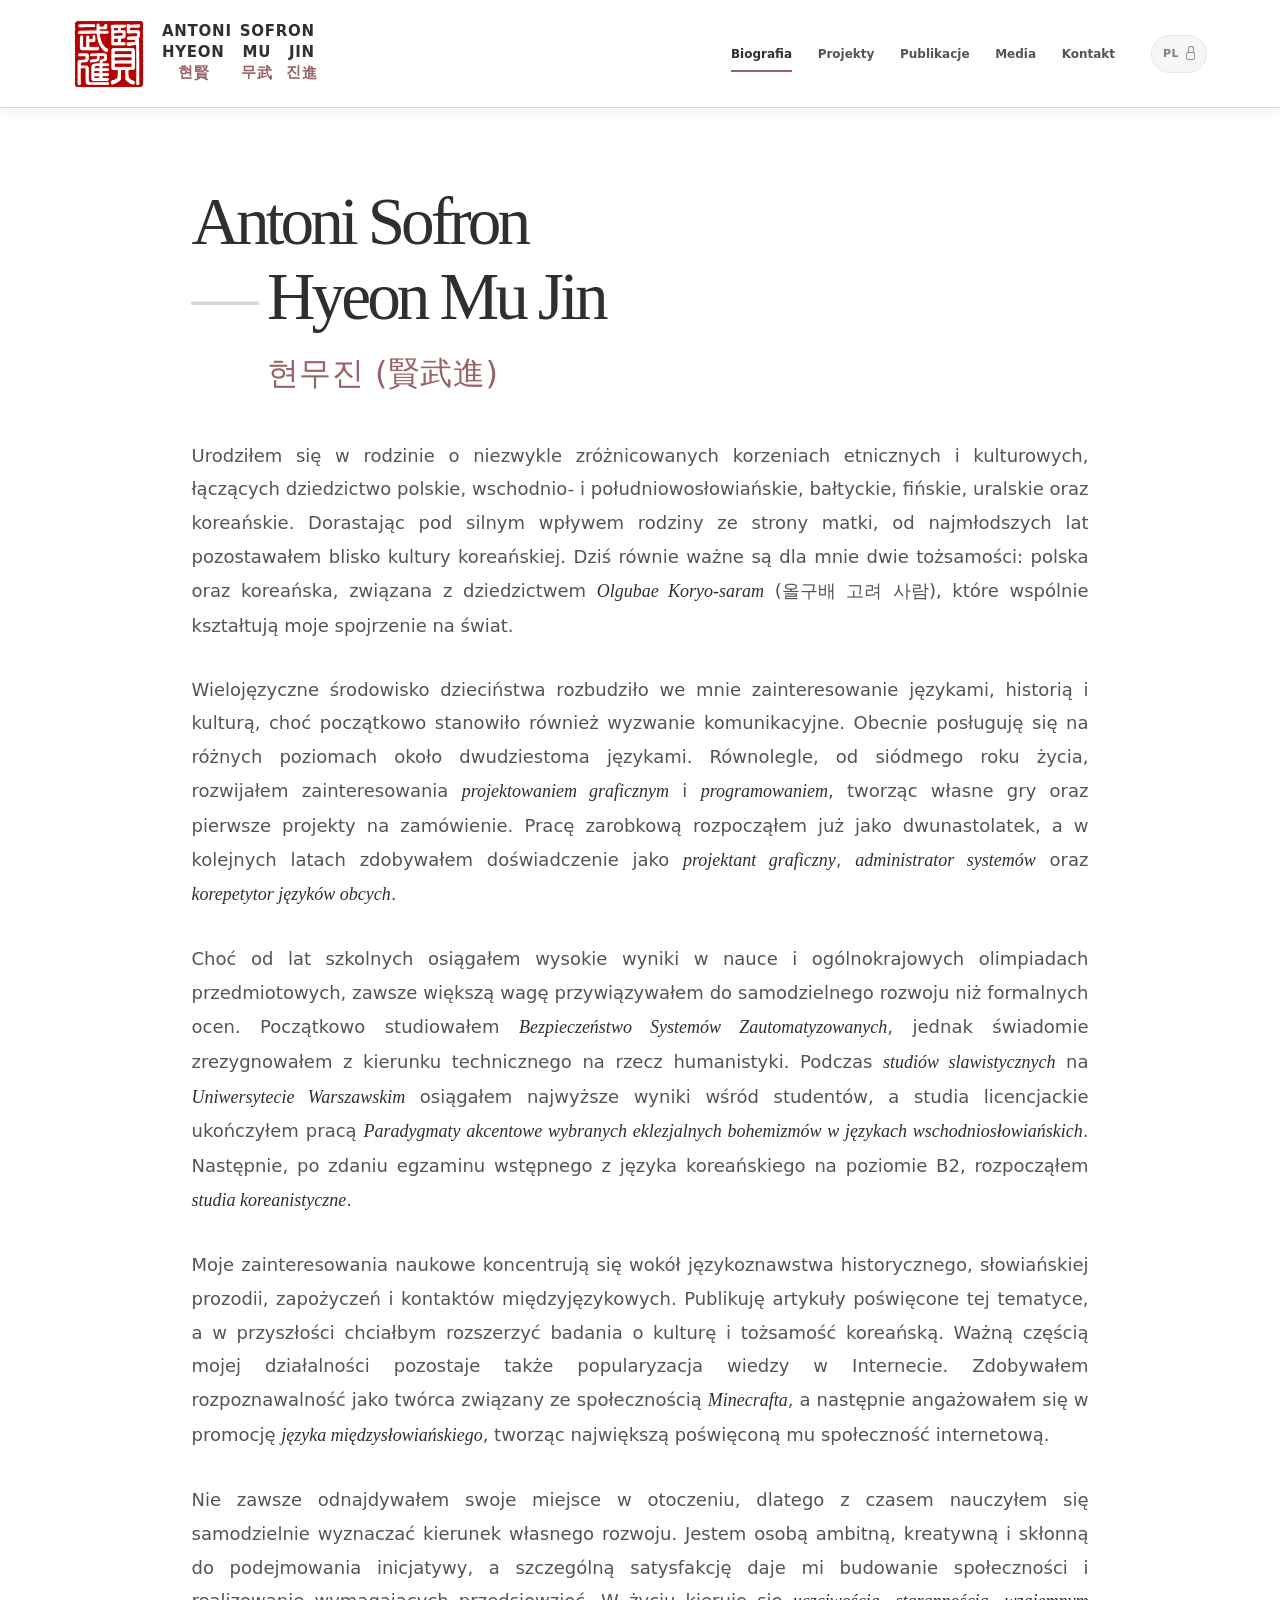
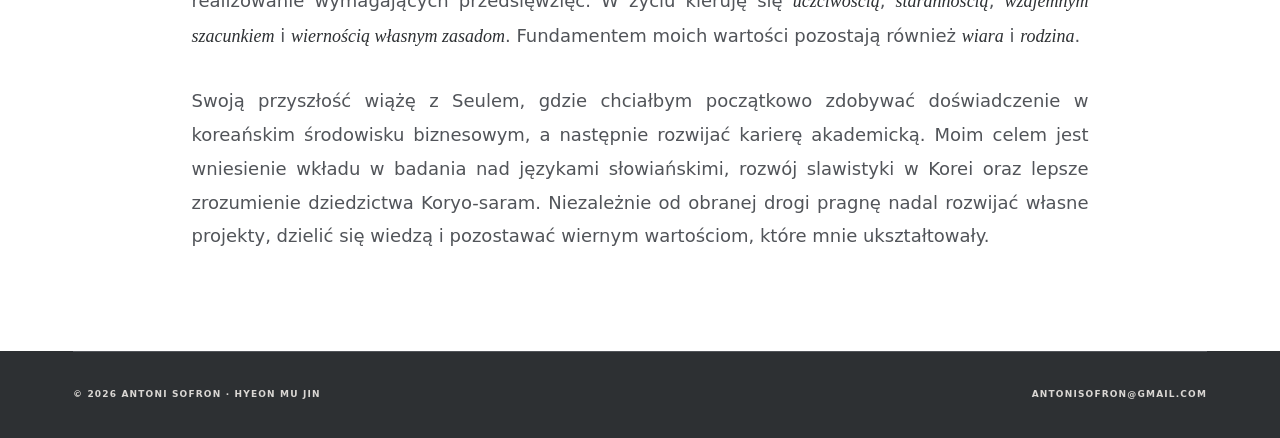
==== index.html @ df50481f "Add files via upload" ====
<!DOCTYPE html>
<html lang="pl"><head><meta charset="utf-8"/><meta content="width=device-width, initial-scale=1" name="viewport"/>
<meta content="#FFFFFF" name="theme-color"/>
<meta content="Antoni Sofron — Hyeon Mu Jin (현무진, 賢武進). Biografia, projekty, publikacje, media i kontakt." name="description"/>
<link href="https://antonisofron.github.io/antonisofron/" rel="canonical"/>
<meta content="website" property="og:type"/><meta content="AntoniSofron | Antoni Sofron — Hyeon Mu Jin" property="og:title"/>
<meta content="Antoni Sofron — Hyeon Mu Jin (현무진, 賢武進). Biografia, projekty, publikacje, media i kontakt." property="og:description"/>
<meta content="https://antonisofron.github.io/antonisofron/" property="og:url"/><meta content="pl_PL" property="og:locale"/>
<title>AntoniSofron | Antoni Sofron — Hyeon Mu Jin</title><link rel="icon" type="image/png" sizes="192x192" href="favicon-pieczec-v12.png"/><link rel="icon" href="favicon-v12.ico" sizes="any"/><link rel="apple-touch-icon" href="apple-touch-icon-v12.png"/>
<link href="styles-v38.css" rel="stylesheet"/><script defer="" src="script.js"></script></head><body data-page="biografia"><a class="skip-link" data-i18n="skip" href="#main">Przejdź do treści</a><header class="site-header" id="top">
<a aria-label="AntoniSofron — strona główna" class="brand" href="./">
<span aria-hidden="true" class="brand-symbol"><img alt="" class="brand-symbol-image" src="logo-antonisofron-v12.png" width="72" height="72" decoding="async"/></span>
<span class="brand-text">
  <strong class="brand-name"><span>ANTONI</span><span>SOFRON</span></strong>
  <span class="brand-syllables" aria-label="Hyeon Mu Jin — 현 賢 · 무 武 · 진 進">
    <span class="brand-syllable"><strong class="brand-latin">HYEON</strong><span class="brand-script-pair"><span class="brand-hangul" lang="ko">현</span><span class="brand-hanja" lang="zh-Hant">賢</span></span></span>
    <span class="brand-syllable"><strong class="brand-latin">MU</strong><span class="brand-script-pair"><span class="brand-hangul" lang="ko">무</span><span class="brand-hanja" lang="zh-Hant">武</span></span></span>
    <span class="brand-syllable"><strong class="brand-latin">JIN</strong><span class="brand-script-pair"><span class="brand-hangul" lang="ko">진</span><span class="brand-hanja" lang="zh-Hant">進</span></span></span>
  </span>
</span>
</a>
<nav aria-label="Główna nawigacja" class="desktop-nav" id="main-navigation">
<a aria-current="page" data-i18n="navBio" href="./">Biografia</a>
<a data-i18n="navProjects" href="projekty/">Projekty</a>
<a data-i18n="navPublications" href="publikacje/">Publikacje</a>
<a data-i18n="navMedia" href="media/">Media</a>
<a data-i18n="navContact" href="kontakt/">Kontakt</a>
</nav>
<div class="header-actions">
<button aria-label="Dostępny język: polski. Inne wersje językowe nie są jeszcze dostępne." class="control-button language-button" disabled="" id="language-toggle" title="Język polski — inne wersje w przygotowaniu" type="button"><span>PL</span><span aria-hidden="true" class="lang-lock"></span></button>
<button aria-controls="main-navigation" aria-expanded="false" aria-label="Otwórz menu" class="mobile-menu-button" id="menu-toggle" type="button"><span aria-hidden="true">☰</span></button>
</div>
</header><div class="site-shell"><main id="main">
<section aria-labelledby="hero-name" class="hero hero-biography-clean section-padding">
  <div class="hero-copy">
    <h1 class="personal-name" id="hero-name"><span class="name-polish">Antoni Sofron</span><span aria-hidden="true" class="name-dash">—</span><span class="name-korean"><span class="name-transcription">Hyeon Mu Jin</span><span class="name-subtitle"><span lang="ko">현무진</span> <span lang="ko-Hani">(賢武進)</span></span></span></h1>
  </div>
</section>
<section class="bio-editorial bio-editorial-clean" id="biografia" aria-labelledby="hero-name">
  <div class="bio-wrap">
    <article class="bio-story-clean" aria-label="Biografia Antoniego Sofrona">
      <p class="bio-narrative bio-narrative-lead">Urodziłem się w rodzinie o niezwykle zróżnicowanych korzeniach etnicznych i kulturowych, łączących dziedzictwo polskie, wschodnio- i południowosłowiańskie, bałtyckie, fińskie, uralskie oraz koreańskie. Dorastając pod silnym wpływem rodziny ze strony matki, od najmłodszych lat pozostawałem blisko kultury koreańskiej. Dziś równie ważne są dla mnie dwie tożsamości: polska oraz koreańska, związana z dziedzictwem <em>Olgubae Koryo-saram</em> (올구배 고려 사람), które wspólnie kształtują moje spojrzenie na świat.</p>

      <p class="bio-narrative">Wielojęzyczne środowisko dzieciństwa rozbudziło we mnie zainteresowanie językami, historią i kulturą, choć początkowo stanowiło również wyzwanie komunikacyjne. Obecnie posługuję się na różnych poziomach około dwudziestoma językami. Równolegle, od siódmego roku życia, rozwijałem zainteresowania <em>projektowaniem graficznym</em> i <em>programowaniem</em>, tworząc własne gry oraz pierwsze projekty na zamówienie. Pracę zarobkową rozpocząłem już jako dwunastolatek, a w kolejnych latach zdobywałem doświadczenie jako <em>projektant graficzny</em>, <em>administrator systemów</em> oraz <em>korepetytor języków obcych</em>.</p>

      <p class="bio-narrative">Choć od lat szkolnych osiągałem wysokie wyniki w nauce i ogólnokrajowych olimpiadach przedmiotowych, zawsze większą wagę przywiązywałem do samodzielnego rozwoju niż formalnych ocen. Początkowo studiowałem <em>Bezpieczeństwo Systemów Zautomatyzowanych</em>, jednak świadomie zrezygnowałem z kierunku technicznego na rzecz humanistyki. Podczas <em>studiów slawistycznych</em> na <em>Uniwersytecie Warszawskim</em> osiągałem najwyższe wyniki wśród studentów, a studia licencjackie ukończyłem pracą <em>Paradygmaty akcentowe wybranych eklezjalnych bohemizmów w językach wschodniosłowiańskich</em>. Następnie, po zdaniu egzaminu wstępnego z języka koreańskiego na poziomie B2, rozpocząłem <em>studia koreanistyczne</em>.</p>

      <p class="bio-narrative">Moje zainteresowania naukowe koncentrują się wokół językoznawstwa historycznego, słowiańskiej prozodii, zapożyczeń i kontaktów międzyjęzykowych. Publikuję artykuły poświęcone tej tematyce, a w przyszłości chciałbym rozszerzyć badania o kulturę i tożsamość koreańską. Ważną częścią mojej działalności pozostaje także popularyzacja wiedzy w Internecie. Zdobywałem rozpoznawalność jako twórca związany ze społecznością <em>Minecrafta</em>, a następnie angażowałem się w promocję <em>języka międzysłowiańskiego</em>, tworząc największą poświęconą mu społeczność internetową.</p>

      <p class="bio-narrative">Nie zawsze odnajdywałem swoje miejsce w otoczeniu, dlatego z czasem nauczyłem się samodzielnie wyznaczać kierunek własnego rozwoju. Jestem osobą ambitną, kreatywną i skłonną do podejmowania inicjatywy, a szczególną satysfakcję daje mi budowanie społeczności i realizowanie wymagających przedsięwzięć. W życiu kieruję się <em>uczciwością</em>, <em>starannością</em>, <em>wzajemnym szacunkiem</em> i <em>wiernością własnym zasadom</em>. Fundamentem moich wartości pozostają również <em>wiara</em> i <em>rodzina</em>.</p>

      <p class="bio-narrative">Swoją przyszłość wiążę z Seulem, gdzie chciałbym początkowo zdobywać doświadczenie w koreańskim środowisku biznesowym, a następnie rozwijać karierę akademicką. Moim celem jest wniesienie wkładu w badania nad językami słowiańskimi, rozwój slawistyki w Korei oraz lepsze zrozumienie dziedzictwa Koryo-saram. Niezależnie od obranej drogi pragnę nadal rozwijać własne projekty, dzielić się wiedzą i pozostawać wiernym wartościom, które mnie ukształtowały.</p>
    </article>
  </div>
</section>
<div class="site-footer-band"><footer class="footer"><span class="footer-copyright">© 2026 ANTONI SOFRON · HYEON MU JIN</span><a class="footer-email" href="mailto:antonisofron@gmail.com">antonisofron@gmail.com</a></footer></div></main></div></body></html>
---- styles-v38.css ----
/* AntoniSofron v17 — DOKŁADNIE 8 kolorów bazowych.
   Każdy element strony używa jednej z poniższych barw.
   Zmieniaj je tylko tutaj; czerwona pieczęć pozostaje niezmieniona. */
:root {
  color-scheme:light;
  --header-height:94px;
  /* 1 */ --paper:#FFFFFF;
  /* 2 */ --white:var(--paper);
  /* 3 */ --paper-alt:#F1F0ED;
  /* 4 */ --line:#DAD7D4;
  /* 5 */ --ink:#2D3033;
  /* 6 */ --ink-soft:#515459;
  /* 7 */ --accent:#986268;
  /* 8 */ --seal-red:#B80101;
  --panel:#44464A; /* ósmy kolor, z wcześniejszej wersji — większe grafitowe powierzchnie */
  --muted:var(--ink-soft);
  --brand-primary:var(--ink);
  --brand-deep:var(--ink);
  --accent-bright:var(--line);
  --art:var(--paper-alt);
  --seal-wine:var(--accent);
  --seal-deep:var(--ink);
  --seal-blush:var(--paper-alt);
  --shadow:0 18px 44px rgba(45,48,51,.07);
  --serif:Georgia,'Times New Roman',serif;
  --sans:'Inter','Lato',system-ui,-apple-system,BlinkMacSystemFont,'Segoe UI',sans-serif;
}
* { box-sizing:border-box; }
html { scroll-behavior:smooth; scroll-padding-top:118px; }
body { margin:0; padding-top:var(--header-height); background:var(--paper); color:var(--ink); font-family:var(--sans); -webkit-font-smoothing:antialiased; }
body, .site-header, .research-card, .project-card, .hero-art { transition:background-color .25s,border-color .25s; }
a { color:inherit; text-decoration:none; }
button { font:inherit; }
button, a { -webkit-tap-highlight-color:transparent; }
a:focus-visible, button:focus-visible {outline:3px solid var(--accent);outline-offset:4px;border-radius:2px;}
::selection { background:var(--accent); color:var(--ink); }
.skip-link { position:fixed; left:18px;top:-70px; z-index:100; background:var(--ink); color:var(--paper); padding:12px 18px; }
.skip-link:focus { top:16px; }
.site-shell { overflow:hidden; }
.site-header { height:var(--header-height); display:flex;align-items:center;justify-content:space-between;gap:36px; padding:0 max(5.7vw,calc((100vw - 1440px)/2)); border-bottom:1px solid var(--line); background:rgba(45,48,51,.97); backdrop-filter:saturate(135%) blur(8px); -webkit-backdrop-filter:saturate(135%) blur(8px); position:fixed; top:0; left:0; right:0; width:100%; z-index:1000; box-shadow:0 10px 28px rgba(45,48,51,.05); }
.brand { display:flex;align-items:center;gap:13px;flex-shrink:0; }
.brand-symbol { display:flex;align-items:center;justify-content:center; width:56px;height:56px;flex:0 0 56px; }
.brand-symbol-image { display:block; width:100%; height:100%; object-fit:contain; }
.brand-dot { display:none; }
.brand-text { display:flex;flex-direction:column;gap:2px;white-space:nowrap;line-height:1.05; }
.brand-line { display:block; }
.brand-line-1 {font-size:11px;font-weight:800;letter-spacing:.15em;}
.brand-line-2 {font-size:9px;font-weight:700;letter-spacing:.18em;color:var(--ink-soft);}
.brand-line-3 {font-size:9px;font-weight:600;letter-spacing:.34em;color:var(--muted);}
.brand-line-4 {font-size:9px;font-weight:600;letter-spacing:.34em;color:var(--muted);}
.desktop-nav {display:flex;align-items:center;gap:clamp(15px,2vw,34px);margin-left:auto;}
.desktop-nav a {font-size:12px;color:var(--ink-soft);font-weight:600;white-space:nowrap;transition:color .2s;}
.desktop-nav a:hover {color:var(--muted);}
.header-actions {display:flex;align-items:center;gap:9px;}
.control-button {width:38px;height:38px;border:1px solid var(--line);background:transparent;color:var(--ink);border-radius:50%;cursor:pointer;display:inline-flex;justify-content:center;align-items:center;}
.control-button:hover {background:var(--paper-alt);}
.language-button {font-size:11px;letter-spacing:.04em;font-weight:800;}
.mobile-menu-link {display:none;}
.section-padding {padding-left:max(5.7vw,calc((100vw - 1440px)/2));padding-right:max(5.7vw,calc((100vw - 1440px)/2));}
.hero {min-height:654px; display:grid;grid-template-columns:minmax(0,1.12fr) minmax(355px,.83fr);column-gap:clamp(34px,5vw,100px);position:relative;align-items:center;padding-top:66px;padding-bottom:68px; }
.hero-copy {padding:25px 0 12px;position:relative;z-index:2;}
.eyebrow,.small-kicker,.section-number,.project-type,.project-meta,.research-card-no,.research-tag,.quote-caption,.hero-notes,.statement-right,.project-chips,.project-status,.project-placeholder-caption,.timeline-time {font-size:10px;font-weight:800;letter-spacing:.16em;}
.eyebrow {display:flex;align-items:center;gap:13px;margin-bottom:34px;color:var(--brand-primary);}
.eyebrow-line {display:block;width:40px;height:1px;background:var(--brand-primary);}
.hero h1 {font-family:var(--serif);font-size:clamp(58px,6.3vw,104px);letter-spacing:-.072em;font-weight:400;line-height:1.06;margin:0 0 32px;white-space:nowrap;}
.hero h1 em,.section-heading h2 em,.contact-section h2 em {font-weight:400;color:var(--accent);}
.hero-description {max-width:552px;color:var(--ink-soft);font-size:16px;line-height:1.85;margin:0;}
.hero-cta {display:flex;align-items:center;gap:30px;margin-top:33px;flex-wrap:wrap;}
.button-primary {display:inline-flex;gap:35px;align-items:center;justify-content:space-between;background:var(--ink);color:var(--paper);padding:17px 22px;font-size:12px;font-weight:700;min-width:218px;transition:transform .2s,opacity .2s;}
.button-primary:hover {transform:translateY(-3px);opacity:.9;}
.button-primary span:last-child,.button-text span:last-child {font-size:17px;line-height:1;}
.button-text {display:flex;align-items:center;gap:13px;font-size:12px;font-weight:700;border-bottom:1px solid var(--ink);padding:12px 0;}
.hero-notes {display:flex;align-items:center;gap:13px;color:var(--muted);flex-wrap:wrap;margin-top:75px;font-size:9px;letter-spacing:.1em;}
.hero-notes .separator {font-size:12px;color:var(--accent);}
.hero-art {min-height:516px;width:100%;position:relative;overflow:hidden;background:radial-gradient(circle at 22% 20%,var(--paper) 0,var(--paper-alt) 33%,var(--line) 80%);border:1px solid var(--line);box-shadow:var(--shadow);}
.hero-art:after {content:'';position:absolute;inset:14px;border:1px solid rgba(45,48,51,.16);pointer-events:none;}
.art-orbit {position:absolute;border:1px solid rgba(45,48,51,.26);border-radius:50%;width:485px;height:485px;left:50%;top:51%;transform:translate(-50%,-50%) rotate(-17deg);}
.orbit-two {width:355px;height:355px;border-color:rgba(45,48,51,.20);}
.art-orb {position:absolute;top:36%;left:28%;height:230px;width:230px;background:linear-gradient(130deg,var(--line),var(--line) 55%,var(--line));border-radius:50%;filter:drop-shadow(18px 25px 13px rgba(45,48,51,.11));}
.art-word {position:absolute;font-family:var(--serif);font-style:italic;letter-spacing:-.065em;z-index:2;color:var(--ink);}
.art-word-1 {font-size:76px;left:8%;top:23%;transform:rotate(-12deg);}
.art-word-2 {font-size:66px;right:7%;top:51%;transform:rotate(-10deg);}
.art-word-3 {font-size:57px;left:6%;bottom:14%;transform:rotate(9deg);}
.art-symbol {position:absolute;right:12%;top:18%;font-size:68px;font-family:var(--serif);color:var(--accent);}
.art-corner {position:absolute;font-size:9px;letter-spacing:.16em;line-height:1.65;font-weight:800;color:var(--ink-soft);z-index:3;}
.art-corner-top {top:34px;left:33px;}.art-corner-bottom {bottom:32px;right:32px;text-align:right;}
.hero-index {position:absolute;right:5.7vw;bottom:24px;font-size:10px;font-weight:800;color:var(--muted);letter-spacing:.1em;}.hero-index span {color:var(--line);}
.statement-band {min-height:128px;display:flex;align-items:center;justify-content:center;gap:25px;padding:25px 5.7vw;background:var(--brand-primary);color:var(--paper);}
.statement-band p {max-width:840px;text-align:center;font-family:var(--serif);font-size:clamp(19px,2.2vw,29px);font-style:italic;letter-spacing:-.02em;line-height:1.35;margin:0;}
.statement-icon {font-size:32px;color:var(--accent-bright);}.statement-right {opacity:.57;white-space:nowrap;font-size:9px;}
.content-section {padding:112px max(5.7vw,calc((100vw - 1440px)/2));}
.section-heading {display:grid;grid-template-columns:minmax(145px,.28fr) 1fr;column-gap:55px;align-items:baseline;margin-bottom:56px;}
.section-number {color:var(--muted);white-space:nowrap;}
.section-heading h2 {font-family:var(--serif);font-size:clamp(40px,4.1vw,66px);font-weight:400;line-height:1.15;letter-spacing:-.06em;margin:0;}
.heading-description {grid-column:2;color:var(--ink-soft);font-size:15px;line-height:1.8;max-width:600px;margin:15px 0 0;}
.about-section {background:var(--paper);}
.about-grid {display:grid;grid-template-columns:.8fr 1fr;gap:clamp(60px,10vw,170px);border-top:1px solid var(--line);padding-top:48px;}
.small-kicker {color:var(--muted);}.about-lead {font-family:var(--serif);font-size:clamp(27px,2.8vw,42px);line-height:1.32;letter-spacing:-.045em;margin:25px 0 0;}
.about-details > p {font-size:15px;line-height:1.92;color:var(--ink-soft);margin:0 0 24px;}
.fact-row {display:grid;grid-template-columns:130px 1fr;gap:20px;border-top:1px solid var(--line);padding:17px 0;font-size:12px;}
.fact-row:first-of-type {margin-top:34px;}.fact-row span {color:var(--muted);}.fact-row strong {font-weight:700;}
.research-section {background:var(--paper-alt);}
.research-grid {display:grid;grid-template-columns:repeat(3,minmax(0,1fr));gap:17px;}
.research-card {min-height:326px;background:var(--white);padding:29px 29px 27px;border:1px solid var(--line);display:flex;flex-direction:column;transition:transform .2s,border .2s;}
.research-card:hover {transform:translateY(-5px);border-color:var(--line);}
.research-card-no {color:var(--muted);}.research-card-icon {font-family:var(--serif);font-size:42px;color:var(--accent);margin:30px 0 8px;line-height:1;}
.research-card h3 {font-family:var(--serif);font-size:27px;font-weight:400;letter-spacing:-.04em;margin:6px 0 10px;}
.research-card p {color:var(--ink-soft);font-size:13px;line-height:1.75;margin:0 0 22px;flex:1;}.research-tag {color:var(--muted);font-size:9px;}
.projects-section {background:var(--paper);}
.projects-grid {display:grid;grid-template-columns:repeat(2,minmax(0,1fr));gap:20px;}
.project-card {background:var(--white);border:1px solid var(--line);padding:29px 32px 24px;min-height:386px;position:relative;display:flex;flex-direction:column;overflow:hidden;}
.featured-project {background:var(--brand-primary);color:var(--paper);border-color:var(--brand-primary);}
.project-meta {display:flex;justify-content:space-between;gap:18px;color:var(--muted);font-size:9px;}
.featured-project .project-meta {color:var(--line);}.project-type {letter-spacing:.12em;}
.project-card h3 {font-family:var(--serif);font-size:clamp(29px,3vw,41px);line-height:1.15;letter-spacing:-.048em;font-weight:400;margin:22px 0 14px;max-width:410px;position:relative;z-index:1;}
.project-card p {font-size:13px;line-height:1.85;color:var(--ink-soft);max-width:470px;margin:0 0 29px;position:relative;z-index:1;}
.featured-project p {color:var(--line);}.project-footer {margin-top:auto;display:flex;align-items:flex-end;justify-content:space-between;gap:14px;flex-wrap:wrap;position:relative;z-index:1;}
.project-chips {display:flex;gap:7px;flex-wrap:wrap;font-size:9px;letter-spacing:.04em;}
.project-chips span {border:1px solid var(--line);padding:7px 9px;white-space:nowrap;}
.featured-project .project-chips span {border-color:var(--ink-soft);}.project-status {letter-spacing:.02em;font-size:10px;font-weight:600;color:var(--muted);}
.featured-project .project-status {color:var(--line);}
.project-link {font-size:12px;font-weight:800;border-bottom:1px solid currentColor;padding:8px 0;display:flex;gap:17px;align-items:center;}
.project-link[hidden] {display:none;}
.project-mark {font-family:var(--serif);font-size:91px;line-height:1;margin-top:28px;color:var(--line);height:95px;}.project-mark-asterisk {font-family:var(--sans);font-size:83px;}
.project-shape {position:absolute;right:16px;top:45px;width:200px;height:140px;opacity:.65;z-index:0;}
.project-shape span {position:absolute;font-family:var(--serif);font-size:66px;color:var(--line);}.project-shape span:nth-child(1) {left:10px;top:25px;transform:rotate(-21deg);}.project-shape span:nth-child(2){left:74px;top:-8px;font-size:80px;color:var(--accent);}.project-shape span:nth-child(3){right:18px;bottom:-3px;transform:rotate(22deg);}
.add-project-card {border-style:dashed;background:transparent;justify-content:center;min-height:386px;}.add-project-card h3 {max-width:290px;margin-top:0;}.add-project-card p {max-width:350px;margin-bottom:20px;}.project-plus {font-family:var(--serif);font-size:70px;color:var(--accent);line-height:1;margin-bottom:12px;}.project-placeholder-caption {color:var(--muted);font-size:9px;}
.experience-section {background:var(--paper-alt);}
.experience-grid {display:grid;grid-template-columns:.8fr 1.15fr;gap:clamp(70px,12vw,185px);}
.experience-quote {padding:20px 0;max-width:400px;}.quote-star {font-size:51px;color:var(--line);}.experience-quote p {font-family:var(--serif);font-style:italic;font-size:clamp(28px,3.1vw,45px);line-height:1.3;letter-spacing:-.05em;margin:18px 0 34px;}.quote-line {display:block;width:60px;height:1px;background:var(--muted);}.quote-caption {display:block;color:var(--muted);margin-top:19px;}
.timeline {border-top:1px solid var(--line);}.timeline-item {display:grid;grid-template-columns:118px 1fr;gap:30px;padding:27px 0;border-bottom:1px solid var(--line);}
.timeline-time {color:var(--muted);padding-top:6px;font-size:9px;letter-spacing:.09em;}.timeline h3 {font-family:var(--serif);font-size:24px;font-weight:400;letter-spacing:-.03em;margin:0 0 9px;}.timeline p {font-size:13px;line-height:1.8;color:var(--ink-soft);margin:0;}
.contact-section {background:var(--brand-deep);color:var(--paper);padding:77px max(5.7vw,calc((100vw - 1440px)/2)) 0;}
.section-number.light {color:var(--line);}.contact-content {display:grid;grid-template-columns:1.2fr .6fr;gap:60px;align-items:end;padding:56px 0 100px;}
.contact-section h2 {font-family:var(--serif);font-size:clamp(55px,7vw,100px);line-height:1.03;letter-spacing:-.065em;font-weight:400;margin:0 0 25px;}.contact-section h2 em {color:var(--accent);}
.contact-section p {max-width:440px;font-size:14px;line-height:1.8;color:var(--line);margin:0;}.contact-action {display:flex;flex-direction:column;align-items:flex-start;gap:30px;padding-bottom:10px;}
.contact-main-link {width:100%;max-width:310px;border-bottom:1px solid var(--line);display:flex;align-items:center;justify-content:space-between;padding-bottom:15px;font-size:18px;font-weight:600;}
.contact-main-link[hidden] {display:none;}.contact-placeholder {max-width:250px;color:var(--line);font-size:12px;line-height:1.7;border-bottom:1px solid var(--ink-soft);padding-bottom:12px;}
.social-links {display:flex;gap:16px;flex-wrap:wrap;}.social-links a {font-size:11px;font-weight:700;letter-spacing:.04em;color:var(--paper);text-decoration:underline;text-underline-offset:5px;}.social-links:empty {display:none;}
.footer {display:flex;align-items:center;justify-content:space-between;gap:30px;flex-wrap:wrap;border-top:1px solid var(--ink-soft);padding:26px 0;color:var(--line);font-size:9px;font-weight:700;letter-spacing:.13em;}.footer a {color:var(--paper);}
@media (min-width:1600px){.site-header,.section-padding,.content-section,.contact-section {padding-left:max(5.7vw,calc((100vw - 1400px)/2));padding-right:max(5.7vw,calc((100vw - 1400px)/2));}}
@media(max-width:1150px){.site-header {gap:16px;}.desktop-nav {gap:15px;}.brand-line-3,.brand-line-4 {display:none;}.hero {grid-template-columns:1.13fr .9fr;gap:20px;}.hero h1 {font-size:clamp(54px,5.9vw,76px);}.hero-notes {margin-top:50px;}.hero-art {min-height:430px;}.art-word-1 {font-size:60px;}.art-word-2 {font-size:54px;}.art-word-3 {font-size:43px;}.art-orb{height:190px;width:190px;}.statement-right{display:none;}}
@media(max-width:850px){:root{--header-height:78px;}.site-header {padding-left:5%;padding-right:5%;}.desktop-nav {display:none;}.mobile-menu-link{display:flex;font-size:20px;border:1px solid var(--line);width:38px;height:38px;align-items:center;justify-content:center;border-radius:50%;}.hero {grid-template-columns:1fr;gap:38px;padding:60px 5% 65px;}.hero-copy{padding:0;}.hero h1{font-size:clamp(62px,9vw,88px);}.hero-art{min-height:370px;max-width:690px;}.hero-index{right:5%;bottom:28px;}.hero-notes{margin-top:42px;}.content-section{padding:85px 5%;}.section-heading{grid-template-columns:1fr;gap:20px;margin-bottom:38px;}.heading-description{grid-column:1;}.about-grid{gap:35px;grid-template-columns:1fr;}.about-lead{font-size:34px;max-width:650px;}.research-grid{grid-template-columns:1fr 1fr;}.research-card:last-child{grid-column:1/-1;min-height:260px;}.experience-grid{grid-template-columns:1fr;gap:25px;}.experience-quote{max-width:650px;}.contact-section{padding:75px 5% 0;}.contact-content{grid-template-columns:1fr;gap:34px;padding-bottom:65px;}.contact-main-link{max-width:370px;}}
@media(max-width:600px){.brand-text strong{font-size:10px;letter-spacing:.09em;}.brand-symbol{width:44px;height:44px;flex-basis:44px;}.site-header{gap:10px;}.header-actions{gap:5px;}.control-button,.mobile-menu-link{width:35px;height:35px;}.hero{padding:52px 5% 65px;}.eyebrow{font-size:9px;margin-bottom:24px;}.hero h1{font-size:clamp(45px,11.3vw,69px);white-space:normal;}.hero-description{font-size:14px;line-height:1.8;}.hero-cta{gap:22px;margin-top:28px;}.hero-notes{margin-top:42px;gap:8px;font-size:8px;}.hero-art{min-height:325px;}.art-orbit{height:355px;width:355px;}.orbit-two{height:260px;width:260px;}.art-orb{width:150px;height:150px;}.art-word-1{font-size:52px;top:22%;}.art-word-2{font-size:49px;top:50%;}.art-word-3{font-size:43px;bottom:14%;}.art-symbol{font-size:40px;}.art-corner{font-size:7px;}.art-corner-top{left:25px;top:26px;}.art-corner-bottom{right:24px;bottom:24px;}.statement-band{padding:30px 6%;gap:15px;}.statement-band p{font-size:20px;}.statement-icon{font-size:24px;}.content-section{padding:72px 5%;}.section-heading{margin-bottom:30px;}.section-heading h2{font-size:clamp(38px,9vw,50px);}.about-grid{padding-top:30px;}.about-lead{font-size:30px;}.about-details>p{font-size:14px;}.fact-row{grid-template-columns:100px 1fr;font-size:11px;}.research-grid,.projects-grid{grid-template-columns:1fr;}.research-card,.research-card:last-child{min-height:260px;grid-column:auto;}.research-card-icon{margin-top:17px;}.project-card,.add-project-card{min-height:355px;padding:25px;}.project-card h3{font-size:34px;}.project-shape{opacity:.28;}.experience-quote p{font-size:33px;}.timeline-item{grid-template-columns:86px 1fr;gap:16px;}.timeline h3{font-size:21px;}.contact-section h2{font-size:clamp(54px,12vw,77px);}.footer{font-size:8px;gap:16px;}.footer>span:nth-child(2){display:none;}}
@media(prefers-reduced-motion:reduce){html{scroll-behavior:auto;}*,*::before,*::after{transition-duration:.01ms!important;animation-duration:.01ms!important;}}

/* ==================================================================
   ANTONISOFRON: nagłówek, język wyłącznie PL, publikacje, media
   ================================================================== */
.brand-symbol { letter-spacing:-4px; }
.brand-line-1 { letter-spacing:.1em; }
.language-button { width:auto; min-width:52px; padding:0 11px; border-radius:99px; gap:7px; white-space:nowrap; }
.language-button:disabled { cursor:not-allowed; opacity:.62; background:var(--paper-alt); }
.language-button:disabled:hover { background:var(--paper-alt); }
.lang-lock {display:inline-block;position:relative;width:9px;height:8px;border:1.5px solid currentColor;border-radius:2px;margin-top:5px;opacity:.85;}
.lang-lock::before {content:"";position:absolute;left:1px;top:-7px;width:4px;height:6px;border:1.5px solid currentColor;border-bottom:0;border-radius:5px 5px 0 0;}
.lang-lock[hidden] { display:none; }
.mobile-menu-button { display:none; align-items:center; justify-content:center; width:38px;height:38px;border:1px solid var(--line);background:transparent;color:var(--ink);font-size:24px;border-radius:50%;cursor:pointer; }
.hero h1.personal-name { font-size:clamp(49px,5.25vw,81px);white-space:normal;line-height:1.12; letter-spacing:-.058em; max-width:760px; }
.name-polish { display:block;white-space:nowrap; }
.name-dash { display:inline-block; padding-right:.18em; color:var(--line); }
.name-korean { display:inline-flex;flex-direction:column;vertical-align:top; }
.name-transcription { white-space:nowrap; }
.name-subtitle { font-family:'Malgun Gothic','Apple SD Gothic Neo','Noto Sans CJK KR',var(--sans); font-size:clamp(20px,2.2vw,32px);font-weight:500;letter-spacing:.015em;color:var(--accent);line-height:1.45;margin-top:5px; }
.hero-art .art-word-1 {font-size:clamp(63px,6vw,88px);left:13%;}
.hero-art .art-word-2 {font-family:'Malgun Gothic','Apple SD Gothic Neo','Noto Sans CJK KR',var(--sans);font-size:clamp(51px,5vw,66px);right:11%;font-style:normal;top:53%;letter-spacing:-.02em;}
.hero-art .art-word-3 {font-size:clamp(56px,5vw,71px);left:10%;bottom:11%;}
.project-card .project-mark {font-family:'Malgun Gothic','Apple SD Gothic Neo',var(--serif);}
.publications-section {background:var(--paper-alt);}
.publication-empty {display:grid;grid-template-columns:90px 1fr;gap:44px;align-items:center;padding:50px 56px;border:1px solid var(--line);background:var(--white);}
.publication-icon {font-family:var(--serif);font-size:80px;color:var(--line);line-height:1;}
.publication-empty h3 {font-family:var(--serif);font-size:clamp(30px,3.5vw,48px);font-weight:400;letter-spacing:-.05em;line-height:1.18;margin:15px 0 12px;}
.publication-empty p {font-size:14px;line-height:1.8;color:var(--ink-soft);margin:0;max-width:700px;}
.media-section {background:var(--paper);}
.media-card {min-height:300px;}
.media-link {font-size:12px;font-weight:800;border-bottom:1px solid currentColor;display:flex;gap:12px;justify-content:space-between;padding-bottom:9px;width:max-content;max-width:100%;}
.media-link[hidden] {display:none;}
.media-unavailable {color:var(--muted);font-size:10px;font-weight:650;}
.media-unavailable[hidden] {display:none;}
.about-details .fact-row strong {word-wrap:break-word;}
@media(max-width:1150px){
  .hero h1.personal-name{font-size:clamp(42px,5.3vw,65px);}
  .site-header{gap:17px;}
  .desktop-nav{gap:clamp(11px,1.4vw,21px);}
  .desktop-nav a{font-size:11px;}
}
@media(max-width:850px){
  .site-header {position:fixed;}
  .mobile-menu-button {display:flex;}
  .desktop-nav { display:none; position:absolute;top:calc(100% - 1px);left:0;right:0;z-index:40;background:var(--paper);border-bottom:1px solid var(--line);padding:18px 5% 24px;box-shadow:0 18px 38px rgba(45,48,51,.10); }
  .desktop-nav.is-open {display:flex;flex-direction:column;align-items:stretch;gap:0;}
  .desktop-nav a {padding:14px 3px;border-bottom:1px solid var(--line);font-size:15px;}
  .hero h1.personal-name {font-size:clamp(54px,8.8vw,77px);}
  .hero-art .art-word-1 {font-size:68px;}
  .hero-art .art-word-2 {font-size:62px;}
  .hero-art .art-word-3 {font-size:60px;}
}
@media(max-width:600px){
  .brand-line-1 {font-size:10px;letter-spacing:.05em;}.brand-line-2,.brand-line-3,.brand-line-4{font-size:8px;}
  .language-button {min-width:48px;height:35px;padding:0 9px;}
  .mobile-menu-button {width:35px;height:35px;}
  .hero h1.personal-name {font-size:clamp(37px,9vw,57px);line-height:1.17;}
  .name-dash {padding-right:.10em;}
  .name-subtitle {font-size:clamp(18px,5.2vw,25px);margin-top:3px;}
  .hero-art .art-word-1 {font-size:56px;left:14%;}
  .hero-art .art-word-2 {font-size:55px;right:9%;top:48%;}
  .hero-art .art-word-3 {font-size:53px;left:9%;bottom:12%;}
  .publication-empty{grid-template-columns:1fr;gap:12px;padding:30px 26px;}
  .publication-icon{font-size:55px;}
}
@media(max-width:370px){
  .brand-line-1 {font-size:9px;}.brand-line-2,.brand-line-3,.brand-line-4{font-size:7px;letter-spacing:.22em;}
  .brand-symbol{width:38px;height:38px;flex-basis:38px;}
  .brand{gap:7px;}
  .hero h1.personal-name{font-size:34px;}
  .name-subtitle{font-size:17px;}
}


/* Osobne podstrony — wspólny styl i nawigacja. */
.desktop-nav a[aria-current="page"] {color:var(--brand-deep); position:relative; font-weight:800;}
.desktop-nav a[aria-current="page"]::after {content:""; position:absolute;left:0;right:0;bottom:-11px;height:2px;background:var(--brand-primary);}
.page-hero {padding-top:88px;padding-bottom:84px;border-bottom:1px solid var(--line);background:var(--paper);}
.page-hero .eyebrow {margin-bottom:39px;}
.page-hero-main {display:flex;justify-content:space-between;align-items:end;gap:40px;}
.page-hero h1 {font-family:var(--serif);font-weight:400;font-size:clamp(76px,10vw,152px);letter-spacing:-.075em;line-height:.94;margin:0 0 26px;}
.page-title-dot {color:var(--accent);}
.page-hero p {font-size:16px;line-height:1.85;color:var(--ink-soft);max-width:650px;margin:0;}
.page-hero-count {font-family:var(--serif);font-size:28px;color:var(--muted);white-space:nowrap; margin-bottom:4px;}
.page-hero-count span {color:var(--line);font-size:18px;}
.site-footer-band {background:var(--brand-deep); padding:0 max(5.7vw,calc((100vw - 1440px)/2));}
.site-footer-band .footer {min-height:87px;}
/* Strona kontaktu korzysta z oryginalnego, ciemnego układu. */
.contact-section {min-height:510px;}
@media(min-width:1600px){.site-footer-band{padding-left:max(5.7vw,calc((100vw - 1400px)/2));padding-right:max(5.7vw,calc((100vw - 1400px)/2));}}
@media(max-width:850px){
 .page-hero {padding:70px 5% 68px;}
 .site-footer-band {padding:0 5%;}
 .desktop-nav a[aria-current="page"]::after {display:none;}
 .desktop-nav a[aria-current="page"]{border-left:3px solid var(--brand-primary);padding-left:14px;}
}
@media(max-width:600px){
 .page-hero {padding:56px 5% 57px;}
 .page-hero .eyebrow {margin-bottom:29px;}
 .page-hero h1{font-size:clamp(58px,13vw,82px);margin-bottom:22px;}
 .page-hero-main {align-items:start;}
 .page-hero p{font-size:14px;}
 .page-hero-count{display:none;}
 .site-footer-band .footer {padding:23px 0;}
}


/* AntoniSofron — pieczęć + zawsze widoczny górny pasek (30.10.2026)
   Nagłówek jest bezpośrednim dzieckiem body, a nie obciętej sekcji site-shell.
   Ten arkusz ma nowy adres, by Safari nie używało wcześniejszych stylów. */
:root { --header-height:88px; }
html { scroll-padding-top:calc(var(--header-height) + 20px); }
body { padding-top:var(--header-height); }
.site-shell { overflow:clip; }
.site-header {
  position:fixed !important;
  top:0 !important;
  right:0 !important;
  left:0 !important;
  width:100%;
  height:var(--header-height);
  z-index:9999;
  isolation:isolate;
  background:var(--paper);
  -webkit-backdrop-filter:none;
  backdrop-filter:none;
  box-shadow:0 3px 15px rgba(45,48,51,.07);
}
.brand-symbol, .brand-symbol-image {
  display:block;
  width:46px;
  height:46px;
  flex:0 0 46px;
  min-width:0;
  max-width:46px;
  max-height:46px;
  padding:0;
  margin:0;
  border:0;
  background:transparent;
  border-radius:0;
}
.brand-symbol {display:flex;align-items:center;justify-content:center;overflow:hidden;}
.brand-symbol-image {object-fit:contain;}
@media (max-width:850px) {
  :root { --header-height:74px; }
  .site-header {position:fixed !important;}
}
@media (max-width:600px) {
  .brand-symbol,.brand-symbol-image {width:40px;height:40px;max-width:40px;max-height:40px;flex-basis:40px;}
}
@media (max-width:370px) {
  .brand-symbol,.brand-symbol-image {width:36px;height:36px;max-width:36px;max-height:36px;flex-basis:36px;}
}


/* Nagłówek — 4-liniowy podpis przy pieczęci */
.brand {gap:14px;}
.brand-text {justify-content:center;}
.brand-line-1 {text-transform:uppercase;}
.brand-line-2,.brand-line-3,.brand-line-4 {text-transform:none;}
@media (max-width:1150px) {
  .brand-text {gap:1px;}
}
@media (max-width:850px) {
  .brand-line-3,.brand-line-4 {display:block;}
  .brand-line-1 {font-size:10px;}
  .brand-line-2,.brand-line-3,.brand-line-4 {font-size:8px;letter-spacing:.16em;}
}
@media (max-width:600px) {
  .brand {gap:10px;}
  .brand-line-1 {font-size:9px;letter-spacing:.08em;}
  .brand-line-2,.brand-line-3,.brand-line-4 {font-size:7px;letter-spacing:.14em;}
}
@media (max-width:370px) {
  .brand {gap:8px;}
  .brand-line-1 {font-size:8px;}
  .brand-line-2,.brand-line-3,.brand-line-4 {font-size:6px;}
}


/* ============================================
   ANTONI SOFRON — wyrównana typografia pieczęci
   v3: pojedyncza siatka HYEON/MU/JIN oraz znaków
   ============================================ */
:root { --header-height: 124px; }
.site-header { height:var(--header-height); }
.brand {gap:17px; align-items:center; min-width:0;}
.brand-symbol, .brand-symbol-image {
  width:88px; height:88px;
  min-width:88px; max-width:88px; min-height:88px; max-height:88px;
  flex:0 0 88px;
}
.brand-symbol {overflow:hidden;}
.brand-symbol-image {object-fit:contain; display:block;}
.brand-text {display:flex;flex-direction:column;justify-content:center;gap:7px;line-height:1.08;white-space:nowrap;}
.brand-name,.brand-latin {
  font-family:var(--sans);
  font-size:20px;
  font-weight:800;
  color:var(--ink);
  letter-spacing:.075em;
  line-height:1.05;
}
.brand-syllables {
  display:grid;
  grid-template-columns:repeat(3,max-content);
  gap:15px;
  width:max-content;
}
.brand-syllable {
  display:grid;
  grid-template-rows:auto auto;
  justify-items:center;
  align-items:center;
  row-gap:4px;
}
.brand-script-pair { display:inline-flex; align-items:center; justify-content:center; gap:5px; white-space:nowrap; }
.brand-hangul,.brand-hanja {
  display:inline-block;
  font-family:'Apple SD Gothic Neo','Malgun Gothic','Noto Sans CJK KR',var(--sans);
  font-size:12px;
  line-height:1.08;
  font-weight:500;
  letter-spacing:0;
  color:var(--muted);
}
.brand-hanja {font-family:'Noto Sans CJK SC','PingFang SC','Hiragino Sans GB','Microsoft YaHei','Apple SD Gothic Neo',sans-serif;}
@media (max-width:1150px) {
  .brand-line-3,.brand-line-4{display:block;} /* starsze reguły nie dotyczą nowego układu */
  .brand {gap:12px;}
  .brand-name,.brand-latin{font-size:15px;letter-spacing:.055em;}
  .brand-syllables{gap:10px;}
  .brand-hangul,.brand-hanja{font-size:11px;}
}
@media (max-width:850px) {
  :root{--header-height:110px;}
  .site-header{height:var(--header-height);}
  .brand-symbol,.brand-symbol-image {
    width:76px;height:76px;min-width:76px;max-width:76px;min-height:76px;max-height:76px;flex:0 0 76px;
  }
  .brand-name,.brand-latin{font-size:14px;}
  .brand-hangul,.brand-hanja{font-size:11px;}
  .brand-syllable{row-gap:3px;}
}
@media (max-width:600px) {
  :root{--header-height:96px;}
  .brand{gap:9px;}
  .brand-symbol,.brand-symbol-image {
    width:66px;height:66px;min-width:66px;max-width:66px;min-height:66px;max-height:66px;flex:0 0 66px;
  }
  .brand-text{gap:5px;}
  .brand-name,.brand-latin{font-size:12px;letter-spacing:.04em;}
  .brand-syllables{gap:8px;}
  .brand-hangul,.brand-hanja{font-size:10px;}
  .brand-syllable{row-gap:2px;}
}
@media (max-width:370px) {
  :root{--header-height:90px;}
  .brand{gap:6px;}
  .brand-symbol,.brand-symbol-image {
    width:52px;height:52px;min-width:52px;max-width:52px;min-height:52px;max-height:52px;flex:0 0 52px;
  }
  .brand-name,.brand-latin{font-size:11px;letter-spacing:.025em;}
  .brand-hangul,.brand-hanja{font-size:9px;}
  .brand-syllables{gap:6px;}
}


/* v4: hangul i hanja w jednym wierszu pod właściwą sylabą łacińską */
:root { --header-height:108px; }
.site-header { height:var(--header-height); }
.brand-syllable { grid-template-rows:auto auto; }
.brand-script-pair { display:inline-flex; align-items:center; justify-content:center; gap:5px; white-space:nowrap; }
.brand-hangul,.brand-hanja { display:inline-block; }
@media (max-width:850px) { :root { --header-height:96px; } }
@media (max-width:600px) { :root { --header-height:84px; } .brand-script-pair{gap:4px;} }
@media (max-width:370px) { :root { --header-height:76px; } .brand-script-pair{gap:3px;} }


/* v4.1: korekta proporcji nagłówka zgodnie z uwagą użytkownika */
.brand-name,.brand-latin{font-size:18px;letter-spacing:.065em;}
.brand-hangul,.brand-hanja{font-size:14px;}
.brand-script-pair{gap:6px;}
@media (max-width:1150px){
  .brand-name,.brand-latin{font-size:16px;letter-spacing:.05em;}
  .brand-hangul,.brand-hanja{font-size:12px;}
}
@media (max-width:850px){
  .brand-name,.brand-latin{font-size:15px;}
  .brand-hangul,.brand-hanja{font-size:12px;}
}
@media (max-width:600px){
  .brand-name,.brand-latin{font-size:13px;letter-spacing:.035em;}
  .brand-hangul,.brand-hanja{font-size:11px;}
  .brand-script-pair{gap:4px;}
}
@media (max-width:370px){
  .brand-name,.brand-latin{font-size:12px;}
  .brand-hangul,.brand-hanja{font-size:10px;}
}


/* v7 — dokładne proporcje w nagłówku; minimalny odstęp Hangul–Hanja. */
.brand-text .brand-name,
.brand-text .brand-latin {
  font-size:15px;
  font-weight:800;
  letter-spacing:.05em;
}
.brand-text .brand-hangul,
.brand-text .brand-hanja {
  font-size:15px;
  font-weight:600;
  color:var(--ink-soft);
  line-height:1.15;
}
.brand-script-pair { gap:1px; }
.brand-text { gap:6px; }

/* Mniejsze ekrany: oba rodzaje pisma zmniejszane jednakowo. */
@media (max-width:600px) {
  .brand-text .brand-name,
  .brand-text .brand-latin { font-size:13px; letter-spacing:.035em; }
  .brand-text .brand-hangul,
  .brand-text .brand-hanja { font-size:13px; }
  .brand-text { gap:4px; }
  .brand-script-pair { gap:1px; }
}
@media (max-width:370px) {
  .brand-text .brand-name,
  .brand-text .brand-latin { font-size:11px; letter-spacing:.02em; }
  .brand-text .brand-hangul,
  .brand-text .brand-hanja { font-size:11px; }
  .brand-script-pair { gap:0px; }
}


/* v8 — wspólna prawa krawędź napisów SOFRON i JIN przy każdej szerokości ekranu.
   Dwa wiersze korzystają z tej samej, naturalnie wyliczanej szerokości. */
.brand-text {
  display:grid;
  grid-template-columns:max-content;
  width:max-content;
  justify-items:stretch;
  align-content:center;
}
.brand-name {
  display:block;
  text-align:right;
}
.brand-syllables {
  display:flex;
  justify-content:space-between;
  align-items:start;
  width:100%;
  min-width:0;
}
.brand-syllable {
  flex:0 0 auto;
}
.brand-syllable:last-child {
  justify-items:end;
}
.brand-syllable:last-child .brand-latin {
  text-align:right;
  justify-self:end;
}


/* v9 — obydwie krawędzie obu linii łacińskich są wspólne.
   Dwa wyrazy w pierwszej linii i trzy sylaby w drugiej są 
   rozmieszczane między tymi samymi granicami kontenera. */
.brand-text {
  display:inline-grid;
  grid-template-columns:max-content;
  align-content:center;
  justify-items:stretch;
  width:max-content;
}
.brand-name {
  display:flex;
  flex-direction:row;
  justify-content:space-between;
  align-items:baseline;
  gap:8px;
  width:100%;
  white-space:nowrap;
  text-align:left;
}
.brand-name>span {display:block; flex:0 0 auto;}
.brand-syllables {
  display:flex;
  justify-content:space-between;
  align-items:start;
  width:100%;
  min-width:0;
}
.brand-syllable:first-child {justify-items:start;}
.brand-syllable:first-child .brand-latin {justify-self:start;}
.brand-syllable:last-child {justify-items:end;}
.brand-syllable:last-child .brand-latin {justify-self:end;}


/* v10 — koreańskie znaki mają środek dokładnie pod środkiem każdej
   sylaby łacińskiej, bez zmiany obu krawędzi napisów łacińskich. */
.brand-syllable {
  --latin-size: 15px;
  --script-size: 15px;
  display:block;
  flex:0 0 auto;
  position:relative;
  width:max-content;
  padding-bottom:calc(var(--script-size) * 1.15 + 5px);
}
.brand-syllable .brand-latin {
  display:block;
  width:max-content;
  font-size:var(--latin-size);
  line-height:1.05;
  justify-self:auto;
  text-align:left;
}
.brand-syllable .brand-script-pair {
  position:absolute;
  top:calc(var(--latin-size) * 1.05 + 3px);
  left:50%;
  transform:translateX(-50%);
  width:max-content;
  justify-self:auto;
  white-space:nowrap;
  gap:1px;
}
.brand-syllable:first-child,
.brand-syllable:last-child {justify-items:normal;}
.brand-syllable:last-child .brand-latin {justify-self:auto; text-align:left;}
@media(max-width:600px) {
  .brand-syllable {--latin-size:13px;--script-size:13px;}
}
@media(max-width:370px) {
  .brand-syllable {--latin-size:11px;--script-size:11px;}
}


/* v13 — wyłącznie proporcje pieczęci w nagłówku; tekst i siatka sylab bez zmian. */
.brand-symbol, .brand-symbol-image {
  box-sizing:border-box;
  width:72px; height:72px;
  min-width:72px; max-width:72px;
  min-height:72px; max-height:72px;
  flex:0 0 72px;
}
@media (max-width:1150px) {
  .brand-symbol, .brand-symbol-image {
    width:68px; height:68px; min-width:68px; max-width:68px; min-height:68px; max-height:68px; flex-basis:68px;
  }
}
@media (max-width:850px) {
  .brand-symbol, .brand-symbol-image {
    width:62px; height:62px; min-width:62px; max-width:62px; min-height:62px; max-height:62px; flex-basis:62px;
  }
}
@media (max-width:600px) {
  .brand-symbol, .brand-symbol-image {
    width:56px; height:56px; min-width:56px; max-width:56px; min-height:56px; max-height:56px; flex-basis:56px;
  }
}
@media (max-width:370px) {
  .brand-symbol, .brand-symbol-image {
    width:46px; height:46px; min-width:46px; max-width:46px; min-height:46px; max-height:46px; flex-basis:46px;
  }
}


.site-header { background:var(--paper); }

.site-header {background:var(--paper);}
.desktop-nav a {color:var(--ink-soft);}
.desktop-nav a:hover {color:var(--accent);}
.desktop-nav a[aria-current="page"] {color:var(--ink);}
.desktop-nav a[aria-current="page"]::after {background:var(--accent);}
@media(max-width:850px) {
  .desktop-nav a[aria-current="page"] {border-left-color:var(--accent);}
}
.brand-text .brand-name,
.brand-text .brand-latin {
  color:var(--ink);
}
.brand-text .brand-hangul,
.brand-text .brand-hanja {
  color:var(--accent);
}
.name-subtitle { color:var(--accent); }
.hero .eyebrow {color:var(--ink-soft);}
.hero .eyebrow-line {background:var(--accent);}
.hero .button-primary {background:var(--ink); color:var(--paper);}
.hero .hero-notes .separator {color:var(--accent);}
.statement-band {background:var(--ink); color:var(--paper);}
.featured-project {background:var(--ink); border-color:var(--ink);}
.site-footer-band {background:var(--ink);}
.contact-section {background:var(--ink);}
/* Ilustracja ma być przede wszystkim szarobeżowa, bez różowego wypełnienia. */
.hero-art {
  background:radial-gradient(circle at 22% 20%,var(--paper) 0,var(--paper-alt) 42%,var(--line) 100%);
  border-color:var(--line);
}
.hero-art .art-orb {background:linear-gradient(130deg,var(--line),var(--line) 58%,var(--line));}
.hero-art .art-word {color:var(--ink);}
.hero-art .art-symbol {color:var(--accent);}
.hero-art .art-corner {color:var(--ink-soft);}

/* v16: jednoznaczne przypisania neutralnych kolorów. */
.site-header {background:var(--paper);}
.desktop-nav a {color:var(--ink-soft);}
.desktop-nav a:hover {color:var(--accent);}
.desktop-nav a[aria-current="page"] {color:var(--ink);}
.desktop-nav a[aria-current="page"]::after {background:var(--accent);}
@media(max-width:850px){.desktop-nav a[aria-current="page"]{border-left-color:var(--accent);}}
.brand-text .brand-name,.brand-text .brand-latin {color:var(--ink);}
.brand-text .brand-hangul,.brand-text .brand-hanja,.name-subtitle {color:var(--accent);}
.hero-art {background:radial-gradient(circle at 22% 20%,var(--paper) 0,var(--paper-alt) 44%,var(--line) 100%);border-color:var(--line);}
.hero-art .art-orb {background:var(--line);}
.hero-art .art-word {color:var(--ink);}
.hero-art .art-symbol {color:var(--accent);}
.hero-art .art-corner {color:var(--ink-soft);}
.statement-band,.featured-project,.site-footer-band,.contact-section {background:var(--ink);}
.featured-project {border-color:var(--ink);}
.statement-band,.featured-project,.contact-section {color:var(--white);}
.featured-project p,.featured-project .project-meta,.featured-project .project-status {color:var(--paper-alt);}
.site-footer-band .footer {color:var(--line);}
.site-footer-band .footer a {color:var(--white);}

/* Wersja v17: ósmy kolor na kartach; biel jako podstawa strony. */
.featured-project {background:var(--panel);border-color:var(--panel);}
.statement-band {background:var(--panel);}
.brand-text .brand-hangul,.brand-text .brand-hanja,.name-subtitle{color:var(--accent);}
.desktop-nav a:not([aria-current="page"]){color:var(--ink-soft);}


/* ================================================================
   BIOGRAFIA — układ edytorialny, wariant 18
   Wyłącznie osiem kolorów z głównej palety.
   ================================================================ */
.bio-editorial{background:var(--paper);padding:116px max(5.7vw,calc((100vw - 1440px)/2)) 120px;}
.bio-wrap{max-width:1320px;margin:0 auto;}
.bio-top{display:grid;grid-template-columns:minmax(145px,.28fr) 1fr;column-gap:55px;align-items:start;padding-bottom:64px;}
.bio-top-index{display:flex;flex-direction:column;gap:24px;padding-top:14px;color:var(--ink-soft);font-weight:800;font-size:10px;letter-spacing:.15em;white-space:nowrap;}
.bio-index-line{height:2px;background:var(--accent);width:56px;display:block;}
.bio-overline{display:block;color:var(--accent);font-size:11px;font-weight:750;letter-spacing:.16em;margin:0 0 21px;}
.bio-top h2{font-family:var(--serif);font-size:clamp(52px,5vw,78px);line-height:1.07;letter-spacing:-.065em;font-weight:400;margin:0;}
.bio-top h2 em{font-style:italic;font-weight:400;color:var(--accent);}
.bio-topic-line{margin:27px 0 0;font-size:11px;text-transform:uppercase;letter-spacing:.16em;font-weight:750;color:var(--ink-soft);line-height:1.8;}
.bio-topic-line span{display:inline-block;padding:0 13px;color:var(--accent);}
.bio-story{border-top:1px solid var(--line);}
.bio-chapter{display:grid;grid-template-columns:minmax(225px,.38fr) minmax(0,1fr);column-gap:clamp(32px,6vw,105px);border-bottom:1px solid var(--line);padding:49px 0 54px;align-items:start;}
.bio-chapter-heading{padding-top:3px;}
.bio-chapter-count{display:block;font-size:10px;letter-spacing:.18em;font-weight:800;color:var(--accent);margin-bottom:22px;}
.bio-chapter-count span{color:var(--line);margin:0 3px;}
.bio-chapter-heading h3{font-family:var(--serif);font-size:clamp(25px,2.45vw,37px);font-weight:400;line-height:1.16;letter-spacing:-.045em;margin:0;max-width:255px;}
.bio-narrative{color:var(--ink-soft);font-size:clamp(16px,1.16vw,18px);line-height:1.93;font-weight:400;margin:0;max-width:780px;overflow-wrap:break-word;hyphens:auto;}
.bio-narrative em{font-family:var(--serif);font-weight:500;font-style:italic;color:var(--ink);}
.bio-chapter-opening{padding-top:60px;padding-bottom:61px;}
.bio-chapter-opening .bio-narrative{color:var(--ink);font-size:clamp(18px,1.45vw,21px);line-height:1.85;letter-spacing:-.006em;}
.bio-chapter-opening .bio-narrative::first-letter{float:left;font-family:var(--serif);font-size:5.05em;line-height:.82;padding:10px 12px 1px 0;color:var(--accent);font-weight:400;}
.bio-bridge{display:flex;align-items:center;justify-content:center;gap:22px;padding:28px 14px;background:var(--paper-alt);border-bottom:1px solid var(--line);color:var(--ink-soft);letter-spacing:.23em;font-size:9px;font-weight:800;text-align:center;}
.bio-bridge-rule{height:1px;width:28px;background:var(--accent);opacity:.65;}
.bio-endnote{display:grid;grid-template-columns:48px minmax(0,1fr) auto;align-items:center;gap:25px;background:var(--paper-alt);padding:36px 40px;margin-top:70px;}
.bio-endnote-mark{font-family:var(--serif);font-size:40px;color:var(--accent);line-height:1;}
.bio-endnote p{margin:0;max-width:520px;font-size:14px;line-height:1.8;color:var(--ink-soft);}
.bio-endnote-link{display:inline-flex;align-items:center;gap:22px;border-bottom:1px solid var(--ink);padding:8px 0;white-space:nowrap;color:var(--ink);font-size:12px;font-weight:800;transition:color .15s ease,border-color .15s ease;}
.bio-endnote-link:hover{color:var(--accent);border-color:var(--accent);}
.bio-endnote-link span{font-size:17px;}
@media(min-width:1600px){.bio-editorial{padding-left:max(5.7vw,calc((100vw - 1400px)/2));padding-right:max(5.7vw,calc((100vw - 1400px)/2));}}
@media(max-width:1050px){
  .bio-chapter{grid-template-columns:minmax(190px,.4fr) minmax(0,1fr);gap:35px;}
  .bio-chapter-heading h3{font-size:29px;}
}
@media(max-width:850px){
  .bio-editorial{padding:85px 5% 90px;}
  .bio-top{grid-template-columns:1fr;gap:30px;padding-bottom:45px;}
  .bio-top-index{flex-direction:row;align-items:center;gap:18px;padding-top:0;}
  .bio-top h2{font-size:clamp(48px,8vw,72px);}
  .bio-chapter{grid-template-columns:1fr;gap:21px;padding:39px 0 44px;}
  .bio-chapter-heading{display:flex;align-items:baseline;gap:24px;}
  .bio-chapter-count{flex:0 0 60px;margin:0;}
  .bio-chapter-heading h3{font-size:30px;max-width:none;}
  .bio-chapter-opening{padding-top:47px;padding-bottom:51px;}
  .bio-endnote{grid-template-columns:36px 1fr;gap:18px;padding:28px;}
  .bio-endnote-link{grid-column:2;justify-self:start;}
}
@media(max-width:600px){
  .bio-editorial{padding:69px 5% 76px;}
  .bio-top{gap:29px;padding-bottom:37px;}
  .bio-overline{font-size:9px;margin-bottom:16px;}
  .bio-top h2{font-size:clamp(45px,11vw,60px);}
  .bio-topic-line{font-size:9px;letter-spacing:.08em;margin-top:19px;}
  .bio-topic-line span{padding:0 5px;}
  .bio-chapter{padding:34px 0 38px;gap:20px;}
  .bio-chapter-heading{display:block;}
  .bio-chapter-count{font-size:9px;margin-bottom:11px;}
  .bio-chapter-heading h3{font-size:clamp(27px,7vw,33px);}
  .bio-narrative{font-size:15px;line-height:1.82;}
  .bio-chapter-opening .bio-narrative{font-size:17px;line-height:1.75;}
  .bio-chapter-opening .bio-narrative::first-letter{font-size:4.1em;padding:8px 8px 0 0;}
  .bio-bridge{gap:9px;font-size:8px;letter-spacing:.08em;padding:19px 9px;}
  .bio-bridge-rule{width:13px;}
  .bio-endnote{grid-template-columns:1fr;margin-top:43px;padding:27px 23px;gap:12px;}
  .bio-endnote-mark{font-size:32px;}
  .bio-endnote-link{grid-column:1;}
}


/* v19 — uproszczona biografia bez podpisów, numeracji i linii */
.hero.hero-biography-clean {
  min-height:auto;
  display:block;
  padding-top:78px;
  padding-bottom:46px;
}
.hero.hero-biography-clean .hero-copy {
  padding:0;
  max-width:980px;
}
.hero.hero-biography-clean .eyebrow,
.hero.hero-biography-clean .hero-description,
.hero.hero-biography-clean .hero-cta,
.hero.hero-biography-clean .hero-notes,
.hero.hero-biography-clean .hero-art,
.hero.hero-biography-clean .hero-index {display:none !important;}
.hero.hero-biography-clean h1.personal-name {
  margin:0;
  max-width:none;
}
.hero.hero-biography-clean .name-polish,
.hero.hero-biography-clean .name-transcription {
  color:var(--ink);
}
.hero.hero-biography-clean .name-subtitle {
  color:var(--accent);
  font-size:clamp(24px,2.5vw,32px);
  line-height:1.25;
  margin-top:18px;
}
.bio-editorial.bio-editorial-clean {
  padding:24px max(5.7vw,calc((100vw - 1180px)/2)) 96px;
  background:var(--paper);
}
.bio-editorial-clean .bio-wrap {
  max-width:980px;
}
.bio-editorial-clean .bio-story-clean {
  max-width:920px;
}
.bio-editorial-clean .bio-narrative {
  margin:0 0 30px;
  font-size:18px;
  line-height:1.92;
  color:var(--ink-soft);
  letter-spacing:-.003em;
  text-align:justify;
  text-justify:inter-word;
  max-width:897px; /* 780px × 1.15 — wszystkie akapity Biografii */
}
.bio-editorial-clean .bio-narrative strong {color:var(--ink);}
.bio-editorial-clean .bio-narrative em {font-style:italic;}
.bio-editorial-clean .bio-narrative-lead {
  font-size:18px;
  line-height:1.92;
  color:var(--ink-soft);
}
.bio-editorial-clean .bio-narrative-lead::first-letter {
  float:left;
  font-family:var(--serif);
  font-size:4.6em;
  line-height:.82;
  padding:8px 10px 0 0;
  color:var(--accent);
  font-weight:400;
}
@media(max-width:850px){
  .hero.hero-biography-clean{padding-top:58px;padding-bottom:30px;}
  .bio-editorial.bio-editorial-clean{padding:12px 5% 78px;}
  .bio-editorial-clean .bio-narrative{font-size:17px;line-height:1.84;margin-bottom:26px;}
  .bio-editorial-clean .bio-narrative-lead{font-size:17px;line-height:1.84;color:var(--ink-soft);}
}
@media(max-width:600px){
  .hero.hero-biography-clean{padding-top:45px;padding-bottom:18px;}
  .hero.hero-biography-clean .name-subtitle{font-size:clamp(18px,5.5vw,25px);margin-top:14px;}
  .bio-editorial.bio-editorial-clean{padding:8px 5% 64px;}
  .bio-editorial-clean .bio-narrative{font-size:16px;line-height:1.8;margin-bottom:22px;}
  .bio-editorial-clean .bio-narrative-lead{font-size:16px;line-height:1.8;color:var(--ink-soft);}
  .bio-editorial-clean .bio-narrative-lead::first-letter{font-size:3.9em;padding:6px 8px 0 0;}
}


/* v21: Spójna oś kompozycji, naturalny początek akapitu i justowanie. */
.hero.hero-biography-clean {
  padding-left: max(5%, calc((100vw - 897px) / 2));
  padding-right: max(5%, calc((100vw - 897px) / 2));
  padding-top: 76px;
  padding-bottom: 46px;
}
.hero.hero-biography-clean .hero-copy {
  width: 100%;
  max-width: 897px;
  margin: 0;
}
.hero.hero-biography-clean h1.personal-name { max-width: 897px; }
.bio-editorial.bio-editorial-clean {
  padding-left: max(5%, calc((100vw - 897px) / 2));
  padding-right: max(5%, calc((100vw - 897px) / 2));
  padding-top: 0;
  padding-bottom: 98px;
}
.bio-editorial-clean .bio-wrap,
.bio-editorial-clean .bio-story-clean {
  width: 100%;
  max-width: 897px;
  margin-left: 0;
  margin-right: 0;
}
.bio-editorial-clean .bio-narrative,
.bio-editorial-clean .bio-narrative-lead {
  width: 100%;
  max-width: 897px;
  font-size: 18px;
  line-height: 1.88;
  font-weight: 400;
  letter-spacing: 0;
  color: var(--ink-soft);
  text-align: justify;
  text-justify: inter-word;
  hyphens: auto;
  overflow-wrap: break-word;
}
.bio-editorial-clean .bio-narrative-lead::first-letter {
  float: none;
  font-family: inherit;
  font-size: inherit;
  line-height: inherit;
  padding: 0;
  color: inherit;
  font-weight: inherit;
}
.bio-editorial-clean .bio-narrative:last-child { margin-bottom: 0; }
@media (max-width: 850px) {
  .hero.hero-biography-clean {
    padding-left: 5%;
    padding-right: 5%;
    padding-top: 54px;
    padding-bottom: 36px;
  }
  .bio-editorial.bio-editorial-clean {
    padding-left: 5%;
    padding-right: 5%;
    padding-top: 0;
    padding-bottom: 78px;
  }
  .bio-editorial-clean .bio-narrative,
  .bio-editorial-clean .bio-narrative-lead {
    font-size: 17px;
    line-height: 1.82;
  }
}
@media (max-width: 600px) {
  .hero.hero-biography-clean {
    padding-top: 43px;
    padding-bottom: 27px;
  }
  .bio-editorial.bio-editorial-clean { padding-bottom: 66px; }
  .bio-editorial-clean .bio-narrative,
  .bio-editorial-clean .bio-narrative-lead {
    font-size: 16px;
    line-height: 1.78;
    margin-bottom: 25px;
    text-align: left; /* czytelniejszy układ na wąskim ekranie */
  }
}


/* v25: Projekty — jeden nagłówek i opis nad kartami. */
.projects-section {
  padding-top: clamp(62px, 6vw, 104px);
}
.projects-section .projects-heading-clean {
  display:flex;
  flex-direction:column;
  align-items:flex-start;
  gap:0;
  margin-bottom:clamp(38px,4.5vw,62px);
}
.projects-section .projects-heading-clean h2 {
  font-size:clamp(48px,5vw,76px);
  line-height:1.12;
  margin:0;
}
.projects-section .projects-heading-clean .heading-description {
  grid-column:auto;
  max-width:760px;
  margin:18px 0 0;
  font-size:16px;
  line-height:1.8;
}
@media(max-width:850px){
  .projects-section {padding-top:66px;}
}
@media(max-width:600px){
  .projects-section {padding-top:48px;}
  .projects-section .projects-heading-clean {margin-bottom:32px;}
  .projects-section .projects-heading-clean h2 {font-size:clamp(42px,10vw,57px);}
  .projects-section .projects-heading-clean .heading-description {
    font-size:14px;
    margin-top:13px;
    line-height:1.75;
  }
}


/* v26 — opis na podstronie Projekty nie przekracza szerokości nagłówka.
   Kolumna max-content ma szerokość wymuszoną przez h2; opis dostosowuje
   swoją szerokość do niej i zawija się naturalnie. */
.projects-section .projects-heading-clean {
  display: grid;
  grid-template-columns: max-content;
  width: max-content;
  max-width: 100%;
  align-items: start;
  justify-items: start;
}
.projects-section .projects-heading-clean h2 {
  grid-column: 1;
  max-width: 100%;
}
.projects-section .projects-heading-clean .heading-description {
  grid-column: 1;
  width: 0;
  min-width: 100%;
  max-width: 100%;
  overflow-wrap: break-word;
}


/* v27 — justowanie opisu pod nagłówkiem Moje projekty.
   Zachowujemy szerokość nagłówka; tylko ostatni wiersz pozostaje naturalny. */
.projects-section .projects-heading-clean .heading-description {
  text-align: justify;
  text-align-last: left;
  text-justify: inter-word;
  hyphens: auto;
}


/* v28 — pięć autorskich projektów, wspólna siatka i platformy. */
.projects-grid-v28{grid-template-columns:repeat(2,minmax(0,1fr));gap:22px;align-items:stretch;}
.projects-grid-v28 .project-card-v28{min-height:350px;padding:32px 34px 30px;isolation:isolate;}
.projects-grid-v28 .featured-project-v28{grid-column:1/-1;min-height:330px;padding:35px 40px;}
.project-symbol-v28{font-family:var(--serif);font-size:clamp(54px,6vw,86px);line-height:1;letter-spacing:-.055em;color:var(--line);opacity:.72;position:absolute;right:29px;top:56px;pointer-events:none;white-space:nowrap;z-index:0;}
.featured-project-v28 .project-symbol-v28{font-size:clamp(94px,12vw,184px);right:6%;top:63px;color:var(--paper-alt);opacity:.12;}
.projects-grid-v28 .project-card-v28 .project-content-v28{position:relative;z-index:1;}
.projects-grid-v28 .project-card-v28 h3{font-size:clamp(29px,3vw,40px);max-width:440px;margin:49px 0 14px;overflow-wrap:break-word;}
.projects-grid-v28 .featured-project-v28 h3{font-size:clamp(38px,4.2vw,59px);max-width:850px;margin:36px 0 16px;}
.projects-grid-v28 .project-card-v28 p{font-size:14px;line-height:1.78;max-width:490px;margin:0 0 29px;}
.projects-grid-v28 .featured-project-v28 p{max-width:650px;}
.projects-grid-v28 .project-footer-v28{margin-top:auto;position:relative;z-index:2;display:flex;flex-direction:column;align-items:flex-start;gap:17px;width:100%;}
.projects-grid-v28 .project-chips{display:flex;gap:7px;flex-wrap:wrap;}
.project-links-v28{display:flex;align-items:center;gap:8px;flex-wrap:wrap;width:100%;}
.project-external-link{display:inline-flex;align-items:center;justify-content:space-between;gap:13px;min-height:39px;padding:9px 12px;color:var(--ink);border:1px solid var(--line);font-size:12px;font-weight:700;line-height:1.2;text-decoration:none;background:var(--paper);transition:background .18s,border-color .18s,transform .18s;white-space:nowrap;}
.project-external-link:hover{background:var(--paper-alt);border-color:var(--muted);transform:translateY(-2px);}
.project-external-link span{color:var(--accent);font-size:15px;line-height:1;}
.featured-project-v28 .project-external-link{color:var(--ink);background:var(--paper);border-color:var(--paper-alt);}
.featured-project-v28 .project-external-link:hover{background:var(--paper-alt);}
.projects-grid-v28 .featured-project-v28 .project-chips span{border-color:var(--muted);}
@media(max-width:850px){.projects-grid-v28{gap:16px;}.projects-grid-v28 .project-card-v28{padding:28px 25px 25px;}.projects-grid-v28 .featured-project-v28{padding:30px 29px;}}
@media(max-width:600px){
 .projects-grid-v28{grid-template-columns:1fr;gap:15px;}
 .projects-grid-v28 .featured-project-v28{grid-column:auto;}
 .projects-grid-v28 .project-card-v28,.projects-grid-v28 .featured-project-v28{min-height:0;padding:26px 23px;}
 .projects-grid-v28 .project-card-v28 h3{font-size:clamp(30px,8vw,38px);margin:36px 0 13px;}
 .projects-grid-v28 .featured-project-v28 h3{font-size:clamp(34px,9vw,45px);margin:31px 0 14px;}
 .projects-grid-v28 .project-card-v28 p{font-size:13px;line-height:1.75;}
 .projects-grid-v28 .project-symbol-v28{top:46px;right:19px;font-size:70px;}
 .projects-grid-v28 .featured-project-v28 .project-symbol-v28{font-size:90px;right:6px;opacity:.09;}
 .project-external-link{font-size:11px;min-height:37px;gap:9px;padding:9px 11px;}
}


/* v29 — uproszczone publikacje */
.publications-section-clean{padding-top:110px;}
.publications-heading-simple{grid-template-columns:1fr;gap:18px;margin-bottom:44px;}
.publications-heading-simple .heading-description{grid-column:1;max-width:860px;font-size:16px;line-height:1.9;color:var(--ink-soft);text-align:justify;text-justify:inter-word;margin:0;}
.publication-list{display:grid;gap:26px;max-width:1040px;}
.publication-entry{background:var(--white);border:1px solid var(--line);padding:38px 42px;display:grid;gap:12px;}
.publication-entry-meta{display:flex;flex-wrap:wrap;align-items:center;gap:10px;font-size:11px;font-weight:800;letter-spacing:.16em;color:var(--muted);text-transform:uppercase;}
.publication-meta-sep{color:var(--line);}
.publication-entry h3{margin:0;font-family:var(--serif);font-size:clamp(31px,3.3vw,46px);font-weight:400;line-height:1.12;letter-spacing:-.05em;color:var(--ink);}
.publication-authors{margin:0;font-size:15px;line-height:1.8;color:var(--ink);font-weight:600;}
.publication-meta-line,.publication-summary{margin:0;max-width:860px;color:var(--ink-soft);}
.publication-meta-line{font-size:13px;line-height:1.8;}
.publication-summary{font-size:15px;line-height:1.9;text-align:justify;text-justify:inter-word;}
.publication-links{display:flex;flex-wrap:wrap;gap:14px 26px;padding-top:6px;}
.publication-link{font-size:12px;font-weight:800;border-bottom:1px solid currentColor;display:inline-flex;gap:10px;align-items:center;padding-bottom:8px;color:var(--ink);}
.publication-link:hover{color:var(--accent);}
@media(max-width:850px){.publications-section-clean{padding-top:92px;}.publications-heading-simple{margin-bottom:34px;}.publications-heading-simple .heading-description{font-size:15px;line-height:1.85;}.publication-entry{padding:30px 28px;}.publication-entry h3{font-size:clamp(28px,6vw,38px);}}
@media(max-width:600px){.publications-section-clean{padding-top:78px;}.publications-heading-simple{margin-bottom:28px;}.publications-heading-simple .heading-description,.publication-summary{font-size:14px;line-height:1.82;}.publication-entry{padding:25px 22px;gap:10px;}.publication-links{gap:12px 18px;}.publication-link{font-size:11px;padding-bottom:7px;}}


/* ============================================================
   V30 — prezentacja publikacji inspirowana APA 7.
   Wykorzystuje wyłącznie ustaloną paletę ośmiu kolorów.
   ============================================================ */
.apa-publication-card {
  background:var(--white);
  border:1px solid var(--line);
  padding:clamp(27px,4.3vw,62px);
  display:flex;
  flex-direction:column;
  gap:0;
}
.apa-card-header {
  display:flex;
  align-items:flex-start;
  justify-content:space-between;
  gap:30px;
  margin-bottom:34px;
}
.apa-card-title-group {min-width:0; max-width:830px;}
.apa-card-overline {
  display:flex; flex-wrap:wrap; align-items:center; gap:11px;
  font-size:10px; font-weight:800; letter-spacing:.16em;
  color:var(--ink-soft); line-height:1.6; margin-bottom:23px;
}
.apa-overline-dot {color:var(--accent);font-size:16px;line-height:0;}
.apa-card-header h3 {
  margin:0;
  font-family:var(--serif);
  font-size:clamp(34px,3.65vw,55px);
  line-height:1.14;
  font-weight:400;
  letter-spacing:-.045em;
  color:var(--ink);
  overflow-wrap:break-word;
}
.apa-english-title {
  margin:15px 0 0; color:var(--ink-soft);
  font-size:15px; line-height:1.65; font-style:italic;
}
.apa-publication-date {
  flex-shrink:0; font-family:var(--serif); font-size:29px;
  line-height:1; letter-spacing:-.025em; color:var(--accent);
  padding-top:1px;
}
.apa-citation-panel {
  background:var(--paper-alt);
  padding:26px 30px 29px;
  border-left:3px solid var(--accent);
}
.apa-citation-toolbar {
  display:flex;justify-content:space-between;align-items:center;gap:16px;
  margin-bottom:18px;
}
.apa-citation-label, .apa-abstract-label {
  font-size:10px;font-weight:800;letter-spacing:.17em;
  color:var(--ink-soft);white-space:nowrap;
}
.apa-citation-label span {color:var(--accent); padding:0 5px;}
.apa-copy {
  display:inline-flex; align-items:center; gap:8px;
  color:var(--ink-soft); background:transparent; border:0;
  padding:5px 0; font:inherit; font-size:11px; font-weight:750;
  cursor:pointer; white-space:nowrap;
}
.apa-copy:hover {color:var(--accent);}
.apa-copy-symbol {font-size:16px;line-height:1;}
.apa-citation {
  font-family:Georgia,'Times New Roman',serif;
  font-size:17px;
  line-height:1.77;
  color:var(--ink);
  margin:0;
  padding-left:1.8em;
  text-indent:-1.8em;
  overflow-wrap:break-word;
}
.apa-citation em {font-style:italic;}
.apa-abstract-area {
  display:grid;
  grid-template-columns:150px minmax(0,1fr);
  gap:26px;
  padding:30px 0 32px;
  border-bottom:1px solid var(--line);
}
.apa-abstract-label {padding-top:6px;}
.apa-abstract-area p {
  max-width:790px; margin:0;
  font-size:14px;line-height:1.95;
  color:var(--ink-soft);text-align:justify;
  text-justify:inter-word;
}
.apa-publication-links {
  display:flex;flex-wrap:wrap;gap:12px 16px;
  padding-top:25px;
}
.apa-publication-links a {
  display:inline-flex;align-items:center;justify-content:space-between;gap:20px;
  min-width:133px; padding:11px 14px;
  border:1px solid var(--line);
  background:var(--white);
  color:var(--ink);
  font-size:12px; font-weight:750;
  transition:background .18s ease,border-color .18s ease, color .18s ease;
}
.apa-publication-links a span:last-child {color:var(--accent);font-size:16px;line-height:1;}
.apa-publication-links a:hover {background:var(--paper-alt);border-color:var(--accent);}
@media(max-width:850px) {
  .apa-card-header h3{font-size:clamp(34px,5vw,47px);}
  .apa-abstract-area{grid-template-columns:1fr;gap:10px;}
  .apa-abstract-label{padding-top:0;}
}
@media(max-width:600px) {
  .apa-publication-card {padding:24px 20px;}
  .apa-card-header {gap:12px;margin-bottom:25px;}
  .apa-card-header h3{font-size:clamp(28px,7.1vw,36px);}
  .apa-card-overline{font-size:9px;gap:7px;margin-bottom:13px;}
  .apa-english-title{font-size:13px;margin-top:11px;}
  .apa-publication-date{font-size:20px;}
  .apa-citation-panel{padding:19px 18px 21px;border-left-width:2px;}
  .apa-citation-toolbar{margin-bottom:14px;flex-wrap:wrap;}
  .apa-citation{font-size:14px;line-height:1.77;}
  .apa-abstract-area{padding:23px 0;}
  .apa-abstract-area p{font-size:13px;line-height:1.82;text-align:left;}
  .apa-publication-links{gap:10px;padding-top:20px;}
  .apa-publication-links a{flex:1 1 125px;min-width:0;font-size:11px;gap:10px;padding:10px 12px;}
}


/* v31 — uproszczony nagłówek podstrony Media */
.media-section.media-section-clean {
  padding-top: 108px;
}
.media-heading-clean {
  display: flex;
  flex-direction: column;
  align-items: flex-start;
  gap: 20px;
  margin-bottom: 50px;
}
.media-heading-clean h1 {
  margin: 0;
  font-family: var(--serif);
  font-weight: 400;
  font-size: clamp(43px, 4.1vw, 66px);
  letter-spacing: -.06em;
  line-height: 1.15;
  color: var(--ink);
}
.media-heading-clean h1 em {
  font-weight: 400;
  color: var(--accent);
}
.media-section-clean .media-heading-clean .heading-description {
  display:block;
  margin: 0;
  width: max-content;
  max-width: 100%;
  white-space: nowrap;
  font-size: 16px;
  line-height: 1.9;
  color: var(--ink-soft);
  text-align: justify;
  text-justify: inter-word;
  hyphens:auto;
}
@media(max-width:850px) {
  .media-section.media-section-clean {padding-top:90px;}
  .media-heading-clean {margin-bottom:36px;gap:17px;}
  .media-section-clean .media-heading-clean .heading-description {
    font-size:15px;
    line-height:1.85;
    width:100%;
    white-space:normal;
  }
}
@media(max-width:600px) {
  .media-section.media-section-clean {padding-top:70px;}
  .media-heading-clean {margin-bottom:30px;gap:15px;}
  .media-heading-clean h1 {font-size:clamp(38px,10.1vw,52px);}
  .media-section-clean .media-heading-clean .heading-description {font-size:14px;line-height:1.82;}
}


/* v33 — Kontakt: bez wielkiego powtórzonego nagłówka i numeracji */
.contact-section.contact-section-clean {
  min-height:calc(100vh - var(--header-height));
  display:flex;
  flex-direction:column;
  justify-content:space-between;
  padding-top:clamp(82px,9vw,145px);
}
.contact-section-clean .contact-content {
  display:grid;
  grid-template-columns:minmax(0,1.3fr) minmax(250px,.7fr);
  column-gap:clamp(35px,6vw,100px);
  align-items:center;
  padding:0 0 clamp(85px,11vw,170px);
}
.contact-section-clean .contact-copy{min-width:0;}
.contact-section-clean h1{
  font-family:var(--serif);
  font-size:clamp(58px,6.5vw,94px);
  font-weight:400;
  letter-spacing:-.065em;
  line-height:1.08;
  margin:0 0 28px;
  color:var(--white);
}
.contact-section-clean h1 em{font-weight:400;color:var(--accent);}
.contact-section-clean .contact-copy p {
  max-width:690px;
  margin:0;
  font-size:16px;
  line-height:1.85;
  color:var(--line);
  text-align:justify;
  text-justify:inter-word;
}
.contact-section-clean .contact-action{gap:18px;padding:0;min-width:0;}
.contact-section-clean .contact-main-link.contact-email {
  max-width:none;
  width:100%;
  gap:14px;
  font-size:clamp(16px,1.4vw,20px);
  line-height:1.4;
  overflow-wrap:anywhere;
  color:var(--white);
}
.contact-section-clean .contact-email span:last-child{color:var(--accent);font-size:27px;flex:0 0 auto;}
.contact-section-clean .contact-email:hover{color:var(--accent);}
.contact-section-clean .footer{margin-top:auto;}
@media(max-width:900px){
  .contact-section.contact-section-clean {padding-top:82px;}
  .contact-section-clean .contact-content {grid-template-columns:1fr;gap:44px;padding-bottom:90px;}
  .contact-section-clean .contact-copy p{max-width:730px;}
  .contact-section-clean .contact-main-link.contact-email{max-width:460px;}
}
@media(max-width:600px){
  .contact-section.contact-section-clean {padding-top:64px;}
  .contact-section-clean h1{font-size:clamp(48px,12vw,72px);margin-bottom:23px;}
  .contact-section-clean .contact-content{gap:36px;padding-bottom:70px;}
  .contact-section-clean .contact-copy p{font-size:14px;line-height:1.8;text-align:left;}
  .contact-section-clean .contact-main-link.contact-email{font-size:16px;max-width:100%;}
}


/* v34 — kompaktowy Kontakt: email bezpośrednio pod opisem, z krótką linią. */
.contact-section.contact-section-clean {
  min-height:calc(100svh - var(--header-height));
  padding-top:clamp(72px,7vw,108px);
}
.contact-section-clean .contact-content {
  display:block;
  max-width:940px;
  padding:0 0 clamp(80px,8vw,122px);
}
.contact-section-clean .contact-copy {max-width:940px;}
.contact-section-clean .contact-copy p {max-width:720px;}
.contact-section-clean .contact-action {
  display:flex;
  flex-direction:column;
  align-items:flex-start;
  width:max-content;
  max-width:100%;
  margin-top:32px;
  gap:24px;
}
.contact-section-clean .contact-main-link.contact-email {
  display:inline-flex;
  justify-content:flex-start;
  align-items:center;
  flex-wrap:nowrap;
  gap:16px;
  width:max-content;
  max-width:100%;
  padding-bottom:10px;
  font-size:18px;
  border-bottom:1px solid var(--line);
  overflow-wrap:normal;
}
.contact-section-clean .contact-email span:last-child{font-size:20px;}
@media(max-width:900px) {
  .contact-section.contact-section-clean {padding-top:76px;}
  .contact-section-clean .contact-content {display:block;padding-bottom:94px;}
  .contact-section-clean .contact-action {margin-top:30px;}
  .contact-section-clean .contact-main-link.contact-email {max-width:100%;width:max-content;}
}
@media(max-width:600px) {
  .contact-section.contact-section-clean {padding-top:58px;}
  .contact-section-clean .contact-content {padding-bottom:76px;}
  .contact-section-clean .contact-action{margin-top:24px;}
  .contact-section-clean .contact-main-link.contact-email {font-size:16px;gap:12px;width:max-content;max-width:100%;}
}


/* v36 — stopka: typografia e-maila zgodna z copyright */
.site-footer-band .footer {
  justify-content:space-between;
  column-gap:24px;
  row-gap:12px;
}
.site-footer-band .footer-copyright {flex:0 1 auto;}
.site-footer-band .footer a.footer-email {
  display:inline-block;
  margin-left:auto;
  white-space:nowrap;
  color:inherit;
  font:inherit;
  letter-spacing:inherit;
  text-transform:uppercase;
  text-decoration:none;
  transition:opacity .2s ease;
}
.site-footer-band .footer-email:hover {opacity:.82;text-decoration:underline;text-underline-offset:4px;}
.site-footer-band .footer-email:focus-visible {outline:2px solid var(--white);outline-offset:4px;}
@media(max-width:600px){
  .site-footer-band .footer {row-gap:14px;}
  .site-footer-band .footer-email {text-align:right;}
}


/* v37: oryginalny rozmiar napisu copyright w obu częściach stopki */
.site-footer-band .footer .footer-copyright,
.site-footer-band .footer a.footer-email {
  font-family:var(--sans);
  font-size:9px;
  font-weight:700;
  letter-spacing:.13em;
  line-height:1.5;
  text-transform:uppercase;
}
.site-footer-band .footer a.footer-email { color:inherit; }
@media (max-width:600px) {
  .site-footer-band .footer .footer-copyright,
  .site-footer-band .footer a.footer-email { font-size:8px; }
}


/* v38: czytelne daty rozpoczęcia projektów w miejsce numeracji kart. */
.projects-grid-v28 .project-meta{
  display:flex;
  align-items:baseline;
  justify-content:space-between;
  flex-wrap:wrap;
  gap:7px 16px;
  position:relative;
  z-index:2;
}
.projects-grid-v28 .project-start-date{
  margin-left:auto;
  font:inherit;
  font-weight:700;
  font-variant-numeric:tabular-nums;
  letter-spacing:.08em;
  text-align:right;
  white-space:nowrap;
  text-transform:uppercase;
}
@media(max-width:370px){
 .projects-grid-v28 .project-meta{gap:7px 12px;}
 .projects-grid-v28 .project-start-date{font-size:9px;}
}
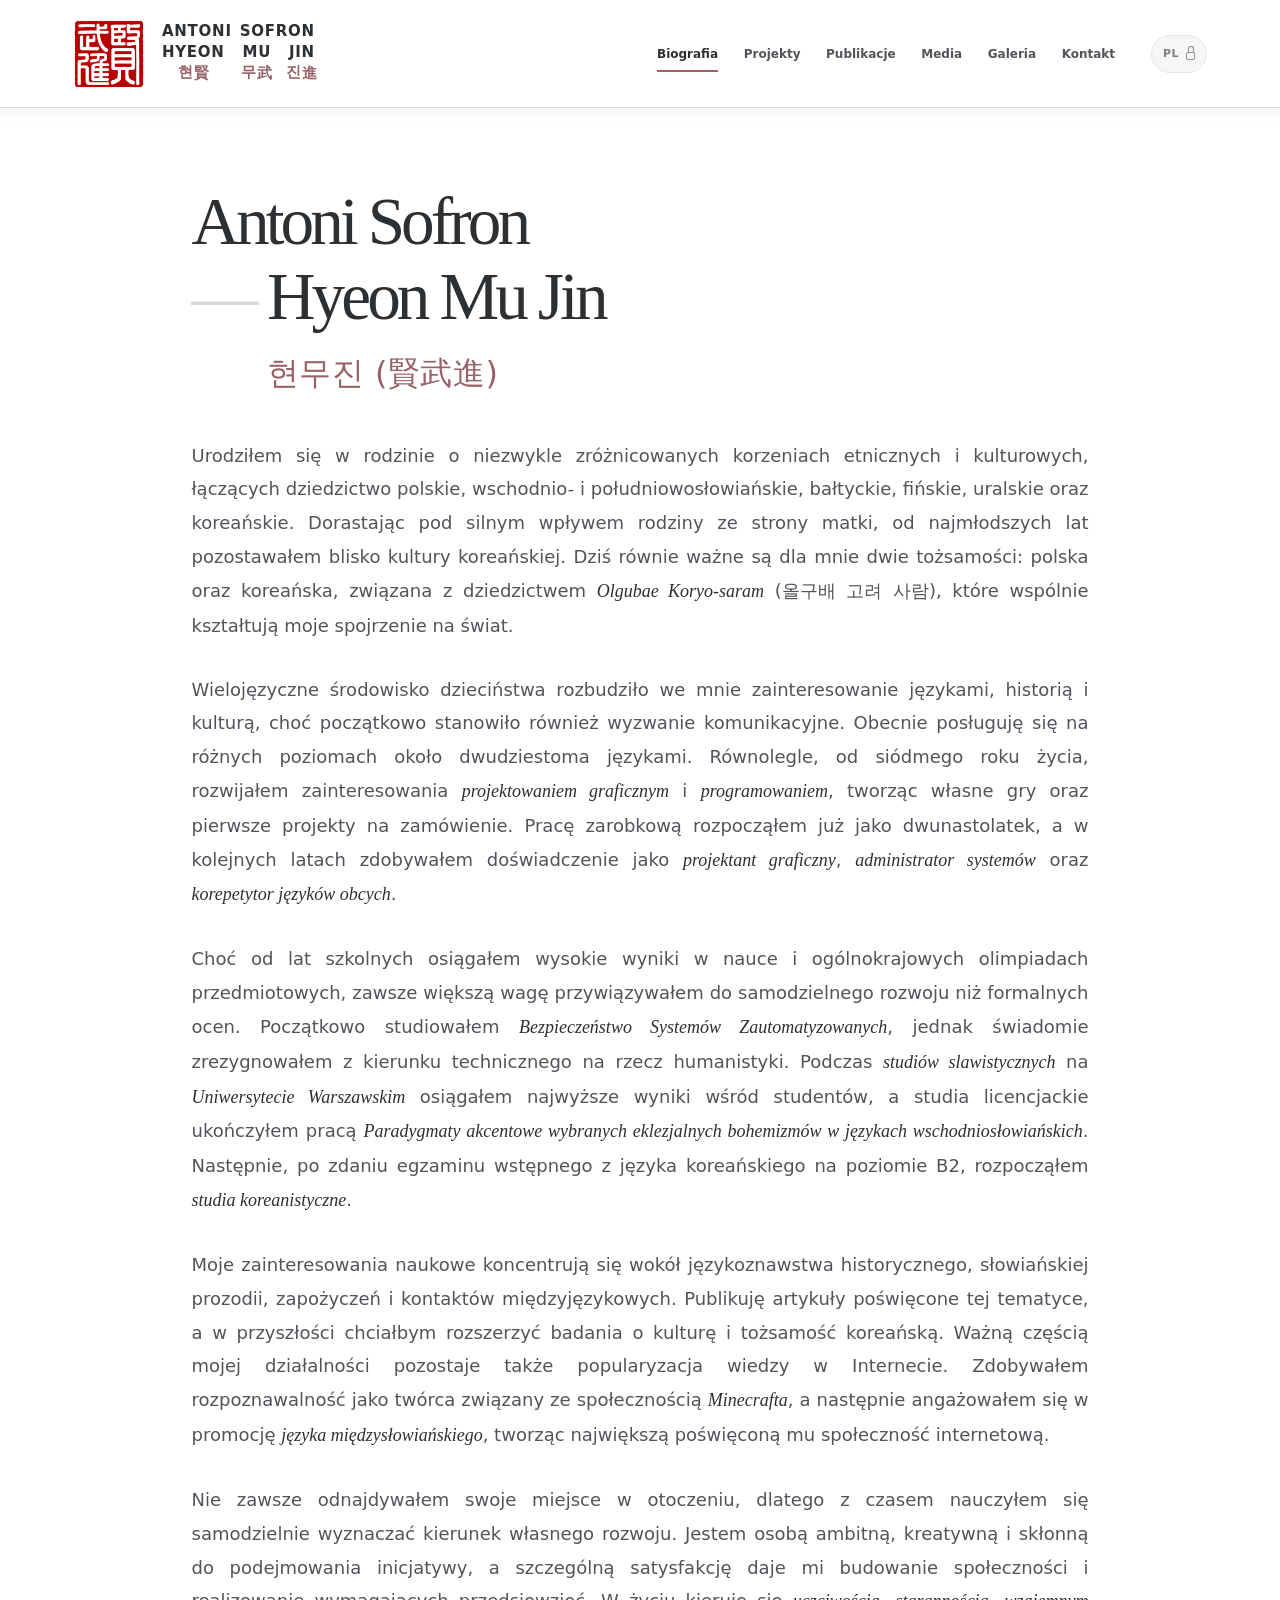
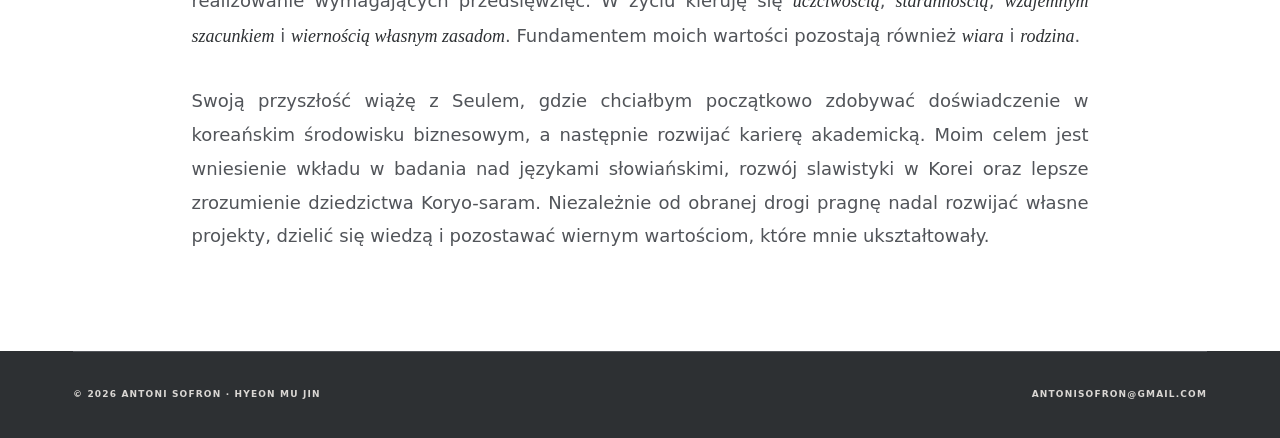
==== commit 5283dbd5: "Dodaj Galerię do nawigacji między Mediami a Kontaktem" ====
--- a/index.html
+++ b/index.html
@@ -7,7 +7,7 @@
 <meta content="Antoni Sofron — Hyeon Mu Jin (현무진, 賢武進). Biografia, projekty, publikacje, media i kontakt." property="og:description"/>
 <meta content="https://antonisofron.github.io/antonisofron/" property="og:url"/><meta content="pl_PL" property="og:locale"/>
 <title>AntoniSofron | Antoni Sofron — Hyeon Mu Jin</title><link rel="icon" type="image/png" sizes="192x192" href="favicon-pieczec-v12.png"/><link rel="icon" href="favicon-v12.ico" sizes="any"/><link rel="apple-touch-icon" href="apple-touch-icon-v12.png"/>
-<link href="styles-v38.css" rel="stylesheet"/><script defer="" src="script.js"></script></head><body data-page="biografia"><a class="skip-link" data-i18n="skip" href="#main">Przejdź do treści</a><header class="site-header" id="top">
+<link href="styles-v49.css" rel="stylesheet"/><script defer="" src="script.js"></script></head><body data-page="biografia"><a class="skip-link" data-i18n="skip" href="#main">Przejdź do treści</a><header class="site-header" id="top">
 <a aria-label="AntoniSofron — strona główna" class="brand" href="./">
 <span aria-hidden="true" class="brand-symbol"><img alt="" class="brand-symbol-image" src="logo-antonisofron-v12.png" width="72" height="72" decoding="async"/></span>
 <span class="brand-text">
@@ -24,6 +24,7 @@
 <a data-i18n="navProjects" href="projekty/">Projekty</a>
 <a data-i18n="navPublications" href="publikacje/">Publikacje</a>
 <a data-i18n="navMedia" href="media/">Media</a>
+<a data-i18n="navGallery" href="galeria/">Galeria</a>
 <a data-i18n="navContact" href="kontakt/">Kontakt</a>
 </nav>
 <div class="header-actions">
--- a/styles-v49.css
+++ b/styles-v49.css
@@ -0,0 +1,1652 @@
+/* AntoniSofron v17 — DOKŁADNIE 8 kolorów bazowych.
+   Każdy element strony używa jednej z poniższych barw.
+   Zmieniaj je tylko tutaj; czerwona pieczęć pozostaje niezmieniona. */
+:root {
+  color-scheme:light;
+  --header-height:94px;
+  /* 1 */ --paper:#FFFFFF;
+  /* 2 */ --white:var(--paper);
+  /* 3 */ --paper-alt:#F1F0ED;
+  /* 4 */ --line:#DAD7D4;
+  /* 5 */ --ink:#2D3033;
+  /* 6 */ --ink-soft:#515459;
+  /* 7 */ --accent:#986268;
+  /* 8 */ --seal-red:#B80101;
+  --panel:#44464A; /* ósmy kolor, z wcześniejszej wersji — większe grafitowe powierzchnie */
+  --muted:var(--ink-soft);
+  --brand-primary:var(--ink);
+  --brand-deep:var(--ink);
+  --accent-bright:var(--line);
+  --art:var(--paper-alt);
+  --seal-wine:var(--accent);
+  --seal-deep:var(--ink);
+  --seal-blush:var(--paper-alt);
+  --shadow:0 18px 44px rgba(45,48,51,.07);
+  --serif:Georgia,'Times New Roman',serif;
+  --sans:'Inter','Lato',system-ui,-apple-system,BlinkMacSystemFont,'Segoe UI',sans-serif;
+}
+* { box-sizing:border-box; }
+html { scroll-behavior:smooth; scroll-padding-top:118px; }
+body { margin:0; padding-top:var(--header-height); background:var(--paper); color:var(--ink); font-family:var(--sans); -webkit-font-smoothing:antialiased; }
+body, .site-header, .research-card, .project-card, .hero-art { transition:background-color .25s,border-color .25s; }
+a { color:inherit; text-decoration:none; }
+button { font:inherit; }
+button, a { -webkit-tap-highlight-color:transparent; }
+a:focus-visible, button:focus-visible {outline:3px solid var(--accent);outline-offset:4px;border-radius:2px;}
+::selection { background:var(--accent); color:var(--ink); }
+.skip-link { position:fixed; left:18px;top:-70px; z-index:100; background:var(--ink); color:var(--paper); padding:12px 18px; }
+.skip-link:focus { top:16px; }
+.site-shell { overflow:hidden; }
+.site-header { height:var(--header-height); display:flex;align-items:center;justify-content:space-between;gap:36px; padding:0 max(5.7vw,calc((100vw - 1440px)/2)); border-bottom:1px solid var(--line); background:rgba(45,48,51,.97); backdrop-filter:saturate(135%) blur(8px); -webkit-backdrop-filter:saturate(135%) blur(8px); position:fixed; top:0; left:0; right:0; width:100%; z-index:1000; box-shadow:0 10px 28px rgba(45,48,51,.05); }
+.brand { display:flex;align-items:center;gap:13px;flex-shrink:0; }
+.brand-symbol { display:flex;align-items:center;justify-content:center; width:56px;height:56px;flex:0 0 56px; }
+.brand-symbol-image { display:block; width:100%; height:100%; object-fit:contain; }
+.brand-dot { display:none; }
+.brand-text { display:flex;flex-direction:column;gap:2px;white-space:nowrap;line-height:1.05; }
+.brand-line { display:block; }
+.brand-line-1 {font-size:11px;font-weight:800;letter-spacing:.15em;}
+.brand-line-2 {font-size:9px;font-weight:700;letter-spacing:.18em;color:var(--ink-soft);}
+.brand-line-3 {font-size:9px;font-weight:600;letter-spacing:.34em;color:var(--muted);}
+.brand-line-4 {font-size:9px;font-weight:600;letter-spacing:.34em;color:var(--muted);}
+.desktop-nav {display:flex;align-items:center;gap:clamp(15px,2vw,34px);margin-left:auto;}
+.desktop-nav a {font-size:12px;color:var(--ink-soft);font-weight:600;white-space:nowrap;transition:color .2s;}
+.desktop-nav a:hover {color:var(--muted);}
+.header-actions {display:flex;align-items:center;gap:9px;}
+.control-button {width:38px;height:38px;border:1px solid var(--line);background:transparent;color:var(--ink);border-radius:50%;cursor:pointer;display:inline-flex;justify-content:center;align-items:center;}
+.control-button:hover {background:var(--paper-alt);}
+.language-button {font-size:11px;letter-spacing:.04em;font-weight:800;}
+.mobile-menu-link {display:none;}
+.section-padding {padding-left:max(5.7vw,calc((100vw - 1440px)/2));padding-right:max(5.7vw,calc((100vw - 1440px)/2));}
+.hero {min-height:654px; display:grid;grid-template-columns:minmax(0,1.12fr) minmax(355px,.83fr);column-gap:clamp(34px,5vw,100px);position:relative;align-items:center;padding-top:66px;padding-bottom:68px; }
+.hero-copy {padding:25px 0 12px;position:relative;z-index:2;}
+.eyebrow,.small-kicker,.section-number,.project-type,.project-meta,.research-card-no,.research-tag,.quote-caption,.hero-notes,.statement-right,.project-chips,.project-status,.project-placeholder-caption,.timeline-time {font-size:10px;font-weight:800;letter-spacing:.16em;}
+.eyebrow {display:flex;align-items:center;gap:13px;margin-bottom:34px;color:var(--brand-primary);}
+.eyebrow-line {display:block;width:40px;height:1px;background:var(--brand-primary);}
+.hero h1 {font-family:var(--serif);font-size:clamp(58px,6.3vw,104px);letter-spacing:-.072em;font-weight:400;line-height:1.06;margin:0 0 32px;white-space:nowrap;}
+.hero h1 em,.section-heading h2 em,.contact-section h2 em {font-weight:400;color:var(--accent);}
+.hero-description {max-width:552px;color:var(--ink-soft);font-size:16px;line-height:1.85;margin:0;}
+.hero-cta {display:flex;align-items:center;gap:30px;margin-top:33px;flex-wrap:wrap;}
+.button-primary {display:inline-flex;gap:35px;align-items:center;justify-content:space-between;background:var(--ink);color:var(--paper);padding:17px 22px;font-size:12px;font-weight:700;min-width:218px;transition:transform .2s,opacity .2s;}
+.button-primary:hover {transform:translateY(-3px);opacity:.9;}
+.button-primary span:last-child,.button-text span:last-child {font-size:17px;line-height:1;}
+.button-text {display:flex;align-items:center;gap:13px;font-size:12px;font-weight:700;border-bottom:1px solid var(--ink);padding:12px 0;}
+.hero-notes {display:flex;align-items:center;gap:13px;color:var(--muted);flex-wrap:wrap;margin-top:75px;font-size:9px;letter-spacing:.1em;}
+.hero-notes .separator {font-size:12px;color:var(--accent);}
+.hero-art {min-height:516px;width:100%;position:relative;overflow:hidden;background:radial-gradient(circle at 22% 20%,var(--paper) 0,var(--paper-alt) 33%,var(--line) 80%);border:1px solid var(--line);box-shadow:var(--shadow);}
+.hero-art:after {content:'';position:absolute;inset:14px;border:1px solid rgba(45,48,51,.16);pointer-events:none;}
+.art-orbit {position:absolute;border:1px solid rgba(45,48,51,.26);border-radius:50%;width:485px;height:485px;left:50%;top:51%;transform:translate(-50%,-50%) rotate(-17deg);}
+.orbit-two {width:355px;height:355px;border-color:rgba(45,48,51,.20);}
+.art-orb {position:absolute;top:36%;left:28%;height:230px;width:230px;background:linear-gradient(130deg,var(--line),var(--line) 55%,var(--line));border-radius:50%;filter:drop-shadow(18px 25px 13px rgba(45,48,51,.11));}
+.art-word {position:absolute;font-family:var(--serif);font-style:italic;letter-spacing:-.065em;z-index:2;color:var(--ink);}
+.art-word-1 {font-size:76px;left:8%;top:23%;transform:rotate(-12deg);}
+.art-word-2 {font-size:66px;right:7%;top:51%;transform:rotate(-10deg);}
+.art-word-3 {font-size:57px;left:6%;bottom:14%;transform:rotate(9deg);}
+.art-symbol {position:absolute;right:12%;top:18%;font-size:68px;font-family:var(--serif);color:var(--accent);}
+.art-corner {position:absolute;font-size:9px;letter-spacing:.16em;line-height:1.65;font-weight:800;color:var(--ink-soft);z-index:3;}
+.art-corner-top {top:34px;left:33px;}.art-corner-bottom {bottom:32px;right:32px;text-align:right;}
+.hero-index {position:absolute;right:5.7vw;bottom:24px;font-size:10px;font-weight:800;color:var(--muted);letter-spacing:.1em;}.hero-index span {color:var(--line);}
+.statement-band {min-height:128px;display:flex;align-items:center;justify-content:center;gap:25px;padding:25px 5.7vw;background:var(--brand-primary);color:var(--paper);}
+.statement-band p {max-width:840px;text-align:center;font-family:var(--serif);font-size:clamp(19px,2.2vw,29px);font-style:italic;letter-spacing:-.02em;line-height:1.35;margin:0;}
+.statement-icon {font-size:32px;color:var(--accent-bright);}.statement-right {opacity:.57;white-space:nowrap;font-size:9px;}
+.content-section {padding:112px max(5.7vw,calc((100vw - 1440px)/2));}
+.section-heading {display:grid;grid-template-columns:minmax(145px,.28fr) 1fr;column-gap:55px;align-items:baseline;margin-bottom:56px;}
+.section-number {color:var(--muted);white-space:nowrap;}
+.section-heading h2 {font-family:var(--serif);font-size:clamp(40px,4.1vw,66px);font-weight:400;line-height:1.15;letter-spacing:-.06em;margin:0;}
+.heading-description {grid-column:2;color:var(--ink-soft);font-size:15px;line-height:1.8;max-width:600px;margin:15px 0 0;}
+.about-section {background:var(--paper);}
+.about-grid {display:grid;grid-template-columns:.8fr 1fr;gap:clamp(60px,10vw,170px);border-top:1px solid var(--line);padding-top:48px;}
+.small-kicker {color:var(--muted);}.about-lead {font-family:var(--serif);font-size:clamp(27px,2.8vw,42px);line-height:1.32;letter-spacing:-.045em;margin:25px 0 0;}
+.about-details > p {font-size:15px;line-height:1.92;color:var(--ink-soft);margin:0 0 24px;}
+.fact-row {display:grid;grid-template-columns:130px 1fr;gap:20px;border-top:1px solid var(--line);padding:17px 0;font-size:12px;}
+.fact-row:first-of-type {margin-top:34px;}.fact-row span {color:var(--muted);}.fact-row strong {font-weight:700;}
+.research-section {background:var(--paper-alt);}
+.research-grid {display:grid;grid-template-columns:repeat(3,minmax(0,1fr));gap:17px;}
+.research-card {min-height:326px;background:var(--white);padding:29px 29px 27px;border:1px solid var(--line);display:flex;flex-direction:column;transition:transform .2s,border .2s;}
+.research-card:hover {transform:translateY(-5px);border-color:var(--line);}
+.research-card-no {color:var(--muted);}.research-card-icon {font-family:var(--serif);font-size:42px;color:var(--accent);margin:30px 0 8px;line-height:1;}
+.research-card h3 {font-family:var(--serif);font-size:27px;font-weight:400;letter-spacing:-.04em;margin:6px 0 10px;}
+.research-card p {color:var(--ink-soft);font-size:13px;line-height:1.75;margin:0 0 22px;flex:1;}.research-tag {color:var(--muted);font-size:9px;}
+.projects-section {background:var(--paper);}
+.projects-grid {display:grid;grid-template-columns:repeat(2,minmax(0,1fr));gap:20px;}
+.project-card {background:var(--white);border:1px solid var(--line);padding:29px 32px 24px;min-height:386px;position:relative;display:flex;flex-direction:column;overflow:hidden;}
+.featured-project {background:var(--brand-primary);color:var(--paper);border-color:var(--brand-primary);}
+.project-meta {display:flex;justify-content:space-between;gap:18px;color:var(--muted);font-size:9px;}
+.featured-project .project-meta {color:var(--line);}.project-type {letter-spacing:.12em;}
+.project-card h3 {font-family:var(--serif);font-size:clamp(29px,3vw,41px);line-height:1.15;letter-spacing:-.048em;font-weight:400;margin:22px 0 14px;max-width:410px;position:relative;z-index:1;}
+.project-card p {font-size:13px;line-height:1.85;color:var(--ink-soft);max-width:470px;margin:0 0 29px;position:relative;z-index:1;}
+.featured-project p {color:var(--line);}.project-footer {margin-top:auto;display:flex;align-items:flex-end;justify-content:space-between;gap:14px;flex-wrap:wrap;position:relative;z-index:1;}
+.project-chips {display:flex;gap:7px;flex-wrap:wrap;font-size:9px;letter-spacing:.04em;}
+.project-chips span {border:1px solid var(--line);padding:7px 9px;white-space:nowrap;}
+.featured-project .project-chips span {border-color:var(--ink-soft);}.project-status {letter-spacing:.02em;font-size:10px;font-weight:600;color:var(--muted);}
+.featured-project .project-status {color:var(--line);}
+.project-link {font-size:12px;font-weight:800;border-bottom:1px solid currentColor;padding:8px 0;display:flex;gap:17px;align-items:center;}
+.project-link[hidden] {display:none;}
+.project-mark {font-family:var(--serif);font-size:91px;line-height:1;margin-top:28px;color:var(--line);height:95px;}.project-mark-asterisk {font-family:var(--sans);font-size:83px;}
+.project-shape {position:absolute;right:16px;top:45px;width:200px;height:140px;opacity:.65;z-index:0;}
+.project-shape span {position:absolute;font-family:var(--serif);font-size:66px;color:var(--line);}.project-shape span:nth-child(1) {left:10px;top:25px;transform:rotate(-21deg);}.project-shape span:nth-child(2){left:74px;top:-8px;font-size:80px;color:var(--accent);}.project-shape span:nth-child(3){right:18px;bottom:-3px;transform:rotate(22deg);}
+.add-project-card {border-style:dashed;background:transparent;justify-content:center;min-height:386px;}.add-project-card h3 {max-width:290px;margin-top:0;}.add-project-card p {max-width:350px;margin-bottom:20px;}.project-plus {font-family:var(--serif);font-size:70px;color:var(--accent);line-height:1;margin-bottom:12px;}.project-placeholder-caption {color:var(--muted);font-size:9px;}
+.experience-section {background:var(--paper-alt);}
+.experience-grid {display:grid;grid-template-columns:.8fr 1.15fr;gap:clamp(70px,12vw,185px);}
+.experience-quote {padding:20px 0;max-width:400px;}.quote-star {font-size:51px;color:var(--line);}.experience-quote p {font-family:var(--serif);font-style:italic;font-size:clamp(28px,3.1vw,45px);line-height:1.3;letter-spacing:-.05em;margin:18px 0 34px;}.quote-line {display:block;width:60px;height:1px;background:var(--muted);}.quote-caption {display:block;color:var(--muted);margin-top:19px;}
+.timeline {border-top:1px solid var(--line);}.timeline-item {display:grid;grid-template-columns:118px 1fr;gap:30px;padding:27px 0;border-bottom:1px solid var(--line);}
+.timeline-time {color:var(--muted);padding-top:6px;font-size:9px;letter-spacing:.09em;}.timeline h3 {font-family:var(--serif);font-size:24px;font-weight:400;letter-spacing:-.03em;margin:0 0 9px;}.timeline p {font-size:13px;line-height:1.8;color:var(--ink-soft);margin:0;}
+.contact-section {background:var(--brand-deep);color:var(--paper);padding:77px max(5.7vw,calc((100vw - 1440px)/2)) 0;}
+.section-number.light {color:var(--line);}.contact-content {display:grid;grid-template-columns:1.2fr .6fr;gap:60px;align-items:end;padding:56px 0 100px;}
+.contact-section h2 {font-family:var(--serif);font-size:clamp(55px,7vw,100px);line-height:1.03;letter-spacing:-.065em;font-weight:400;margin:0 0 25px;}.contact-section h2 em {color:var(--accent);}
+.contact-section p {max-width:440px;font-size:14px;line-height:1.8;color:var(--line);margin:0;}.contact-action {display:flex;flex-direction:column;align-items:flex-start;gap:30px;padding-bottom:10px;}
+.contact-main-link {width:100%;max-width:310px;border-bottom:1px solid var(--line);display:flex;align-items:center;justify-content:space-between;padding-bottom:15px;font-size:18px;font-weight:600;}
+.contact-main-link[hidden] {display:none;}.contact-placeholder {max-width:250px;color:var(--line);font-size:12px;line-height:1.7;border-bottom:1px solid var(--ink-soft);padding-bottom:12px;}
+.social-links {display:flex;gap:16px;flex-wrap:wrap;}.social-links a {font-size:11px;font-weight:700;letter-spacing:.04em;color:var(--paper);text-decoration:underline;text-underline-offset:5px;}.social-links:empty {display:none;}
+.footer {display:flex;align-items:center;justify-content:space-between;gap:30px;flex-wrap:wrap;border-top:1px solid var(--ink-soft);padding:26px 0;color:var(--line);font-size:9px;font-weight:700;letter-spacing:.13em;}.footer a {color:var(--paper);}
+@media (min-width:1600px){.site-header,.section-padding,.content-section,.contact-section {padding-left:max(5.7vw,calc((100vw - 1400px)/2));padding-right:max(5.7vw,calc((100vw - 1400px)/2));}}
+@media(max-width:1150px){.site-header {gap:16px;}.desktop-nav {gap:15px;}.brand-line-3,.brand-line-4 {display:none;}.hero {grid-template-columns:1.13fr .9fr;gap:20px;}.hero h1 {font-size:clamp(54px,5.9vw,76px);}.hero-notes {margin-top:50px;}.hero-art {min-height:430px;}.art-word-1 {font-size:60px;}.art-word-2 {font-size:54px;}.art-word-3 {font-size:43px;}.art-orb{height:190px;width:190px;}.statement-right{display:none;}}
+@media(max-width:850px){:root{--header-height:78px;}.site-header {padding-left:5%;padding-right:5%;}.desktop-nav {display:none;}.mobile-menu-link{display:flex;font-size:20px;border:1px solid var(--line);width:38px;height:38px;align-items:center;justify-content:center;border-radius:50%;}.hero {grid-template-columns:1fr;gap:38px;padding:60px 5% 65px;}.hero-copy{padding:0;}.hero h1{font-size:clamp(62px,9vw,88px);}.hero-art{min-height:370px;max-width:690px;}.hero-index{right:5%;bottom:28px;}.hero-notes{margin-top:42px;}.content-section{padding:85px 5%;}.section-heading{grid-template-columns:1fr;gap:20px;margin-bottom:38px;}.heading-description{grid-column:1;}.about-grid{gap:35px;grid-template-columns:1fr;}.about-lead{font-size:34px;max-width:650px;}.research-grid{grid-template-columns:1fr 1fr;}.research-card:last-child{grid-column:1/-1;min-height:260px;}.experience-grid{grid-template-columns:1fr;gap:25px;}.experience-quote{max-width:650px;}.contact-section{padding:75px 5% 0;}.contact-content{grid-template-columns:1fr;gap:34px;padding-bottom:65px;}.contact-main-link{max-width:370px;}}
+@media(max-width:600px){.brand-text strong{font-size:10px;letter-spacing:.09em;}.brand-symbol{width:44px;height:44px;flex-basis:44px;}.site-header{gap:10px;}.header-actions{gap:5px;}.control-button,.mobile-menu-link{width:35px;height:35px;}.hero{padding:52px 5% 65px;}.eyebrow{font-size:9px;margin-bottom:24px;}.hero h1{font-size:clamp(45px,11.3vw,69px);white-space:normal;}.hero-description{font-size:14px;line-height:1.8;}.hero-cta{gap:22px;margin-top:28px;}.hero-notes{margin-top:42px;gap:8px;font-size:8px;}.hero-art{min-height:325px;}.art-orbit{height:355px;width:355px;}.orbit-two{height:260px;width:260px;}.art-orb{width:150px;height:150px;}.art-word-1{font-size:52px;top:22%;}.art-word-2{font-size:49px;top:50%;}.art-word-3{font-size:43px;bottom:14%;}.art-symbol{font-size:40px;}.art-corner{font-size:7px;}.art-corner-top{left:25px;top:26px;}.art-corner-bottom{right:24px;bottom:24px;}.statement-band{padding:30px 6%;gap:15px;}.statement-band p{font-size:20px;}.statement-icon{font-size:24px;}.content-section{padding:72px 5%;}.section-heading{margin-bottom:30px;}.section-heading h2{font-size:clamp(38px,9vw,50px);}.about-grid{padding-top:30px;}.about-lead{font-size:30px;}.about-details>p{font-size:14px;}.fact-row{grid-template-columns:100px 1fr;font-size:11px;}.research-grid,.projects-grid{grid-template-columns:1fr;}.research-card,.research-card:last-child{min-height:260px;grid-column:auto;}.research-card-icon{margin-top:17px;}.project-card,.add-project-card{min-height:355px;padding:25px;}.project-card h3{font-size:34px;}.project-shape{opacity:.28;}.experience-quote p{font-size:33px;}.timeline-item{grid-template-columns:86px 1fr;gap:16px;}.timeline h3{font-size:21px;}.contact-section h2{font-size:clamp(54px,12vw,77px);}.footer{font-size:8px;gap:16px;}.footer>span:nth-child(2){display:none;}}
+@media(prefers-reduced-motion:reduce){html{scroll-behavior:auto;}*,*::before,*::after{transition-duration:.01ms!important;animation-duration:.01ms!important;}}
+
+/* ==================================================================
+   ANTONISOFRON: nagłówek, język wyłącznie PL, publikacje, media
+   ================================================================== */
+.brand-symbol { letter-spacing:-4px; }
+.brand-line-1 { letter-spacing:.1em; }
+.language-button { width:auto; min-width:52px; padding:0 11px; border-radius:99px; gap:7px; white-space:nowrap; }
+.language-button:disabled { cursor:not-allowed; opacity:.62; background:var(--paper-alt); }
+.language-button:disabled:hover { background:var(--paper-alt); }
+.lang-lock {display:inline-block;position:relative;width:9px;height:8px;border:1.5px solid currentColor;border-radius:2px;margin-top:5px;opacity:.85;}
+.lang-lock::before {content:"";position:absolute;left:1px;top:-7px;width:4px;height:6px;border:1.5px solid currentColor;border-bottom:0;border-radius:5px 5px 0 0;}
+.lang-lock[hidden] { display:none; }
+.mobile-menu-button { display:none; align-items:center; justify-content:center; width:38px;height:38px;border:1px solid var(--line);background:transparent;color:var(--ink);font-size:24px;border-radius:50%;cursor:pointer; }
+.hero h1.personal-name { font-size:clamp(49px,5.25vw,81px);white-space:normal;line-height:1.12; letter-spacing:-.058em; max-width:760px; }
+.name-polish { display:block;white-space:nowrap; }
+.name-dash { display:inline-block; padding-right:.18em; color:var(--line); }
+.name-korean { display:inline-flex;flex-direction:column;vertical-align:top; }
+.name-transcription { white-space:nowrap; }
+.name-subtitle { font-family:'Malgun Gothic','Apple SD Gothic Neo','Noto Sans CJK KR',var(--sans); font-size:clamp(20px,2.2vw,32px);font-weight:500;letter-spacing:.015em;color:var(--accent);line-height:1.45;margin-top:5px; }
+.hero-art .art-word-1 {font-size:clamp(63px,6vw,88px);left:13%;}
+.hero-art .art-word-2 {font-family:'Malgun Gothic','Apple SD Gothic Neo','Noto Sans CJK KR',var(--sans);font-size:clamp(51px,5vw,66px);right:11%;font-style:normal;top:53%;letter-spacing:-.02em;}
+.hero-art .art-word-3 {font-size:clamp(56px,5vw,71px);left:10%;bottom:11%;}
+.project-card .project-mark {font-family:'Malgun Gothic','Apple SD Gothic Neo',var(--serif);}
+.publications-section {background:var(--paper-alt);}
+.publication-empty {display:grid;grid-template-columns:90px 1fr;gap:44px;align-items:center;padding:50px 56px;border:1px solid var(--line);background:var(--white);}
+.publication-icon {font-family:var(--serif);font-size:80px;color:var(--line);line-height:1;}
+.publication-empty h3 {font-family:var(--serif);font-size:clamp(30px,3.5vw,48px);font-weight:400;letter-spacing:-.05em;line-height:1.18;margin:15px 0 12px;}
+.publication-empty p {font-size:14px;line-height:1.8;color:var(--ink-soft);margin:0;max-width:700px;}
+.media-section {background:var(--paper);}
+.media-card {min-height:300px;}
+.media-link {font-size:12px;font-weight:800;border-bottom:1px solid currentColor;display:flex;gap:12px;justify-content:space-between;padding-bottom:9px;width:max-content;max-width:100%;}
+.media-link[hidden] {display:none;}
+.media-unavailable {color:var(--muted);font-size:10px;font-weight:650;}
+.media-unavailable[hidden] {display:none;}
+.about-details .fact-row strong {word-wrap:break-word;}
+@media(max-width:1150px){
+  .hero h1.personal-name{font-size:clamp(42px,5.3vw,65px);}
+  .site-header{gap:17px;}
+  .desktop-nav{gap:clamp(11px,1.4vw,21px);}
+  .desktop-nav a{font-size:11px;}
+}
+@media(max-width:850px){
+  .site-header {position:fixed;}
+  .mobile-menu-button {display:flex;}
+  .desktop-nav { display:none; position:absolute;top:calc(100% - 1px);left:0;right:0;z-index:40;background:var(--paper);border-bottom:1px solid var(--line);padding:18px 5% 24px;box-shadow:0 18px 38px rgba(45,48,51,.10); }
+  .desktop-nav.is-open {display:flex;flex-direction:column;align-items:stretch;gap:0;}
+  .desktop-nav a {padding:14px 3px;border-bottom:1px solid var(--line);font-size:15px;}
+  .hero h1.personal-name {font-size:clamp(54px,8.8vw,77px);}
+  .hero-art .art-word-1 {font-size:68px;}
+  .hero-art .art-word-2 {font-size:62px;}
+  .hero-art .art-word-3 {font-size:60px;}
+}
+@media(max-width:600px){
+  .brand-line-1 {font-size:10px;letter-spacing:.05em;}.brand-line-2,.brand-line-3,.brand-line-4{font-size:8px;}
+  .language-button {min-width:48px;height:35px;padding:0 9px;}
+  .mobile-menu-button {width:35px;height:35px;}
+  .hero h1.personal-name {font-size:clamp(37px,9vw,57px);line-height:1.17;}
+  .name-dash {padding-right:.10em;}
+  .name-subtitle {font-size:clamp(18px,5.2vw,25px);margin-top:3px;}
+  .hero-art .art-word-1 {font-size:56px;left:14%;}
+  .hero-art .art-word-2 {font-size:55px;right:9%;top:48%;}
+  .hero-art .art-word-3 {font-size:53px;left:9%;bottom:12%;}
+  .publication-empty{grid-template-columns:1fr;gap:12px;padding:30px 26px;}
+  .publication-icon{font-size:55px;}
+}
+@media(max-width:370px){
+  .brand-line-1 {font-size:9px;}.brand-line-2,.brand-line-3,.brand-line-4{font-size:7px;letter-spacing:.22em;}
+  .brand-symbol{width:38px;height:38px;flex-basis:38px;}
+  .brand{gap:7px;}
+  .hero h1.personal-name{font-size:34px;}
+  .name-subtitle{font-size:17px;}
+}
+
+
+/* Osobne podstrony — wspólny styl i nawigacja. */
+.desktop-nav a[aria-current="page"] {color:var(--brand-deep); position:relative; font-weight:800;}
+.desktop-nav a[aria-current="page"]::after {content:""; position:absolute;left:0;right:0;bottom:-11px;height:2px;background:var(--brand-primary);}
+.page-hero {padding-top:88px;padding-bottom:84px;border-bottom:1px solid var(--line);background:var(--paper);}
+.page-hero .eyebrow {margin-bottom:39px;}
+.page-hero-main {display:flex;justify-content:space-between;align-items:end;gap:40px;}
+.page-hero h1 {font-family:var(--serif);font-weight:400;font-size:clamp(76px,10vw,152px);letter-spacing:-.075em;line-height:.94;margin:0 0 26px;}
+.page-title-dot {color:var(--accent);}
+.page-hero p {font-size:16px;line-height:1.85;color:var(--ink-soft);max-width:650px;margin:0;}
+.page-hero-count {font-family:var(--serif);font-size:28px;color:var(--muted);white-space:nowrap; margin-bottom:4px;}
+.page-hero-count span {color:var(--line);font-size:18px;}
+.site-footer-band {background:var(--brand-deep); padding:0 max(5.7vw,calc((100vw - 1440px)/2));}
+.site-footer-band .footer {min-height:87px;}
+/* Strona kontaktu korzysta z oryginalnego, ciemnego układu. */
+.contact-section {min-height:510px;}
+@media(min-width:1600px){.site-footer-band{padding-left:max(5.7vw,calc((100vw - 1400px)/2));padding-right:max(5.7vw,calc((100vw - 1400px)/2));}}
+@media(max-width:850px){
+ .page-hero {padding:70px 5% 68px;}
+ .site-footer-band {padding:0 5%;}
+ .desktop-nav a[aria-current="page"]::after {display:none;}
+ .desktop-nav a[aria-current="page"]{border-left:3px solid var(--brand-primary);padding-left:14px;}
+}
+@media(max-width:600px){
+ .page-hero {padding:56px 5% 57px;}
+ .page-hero .eyebrow {margin-bottom:29px;}
+ .page-hero h1{font-size:clamp(58px,13vw,82px);margin-bottom:22px;}
+ .page-hero-main {align-items:start;}
+ .page-hero p{font-size:14px;}
+ .page-hero-count{display:none;}
+ .site-footer-band .footer {padding:23px 0;}
+}
+
+
+/* AntoniSofron — pieczęć + zawsze widoczny górny pasek (30.10.2026)
+   Nagłówek jest bezpośrednim dzieckiem body, a nie obciętej sekcji site-shell.
+   Ten arkusz ma nowy adres, by Safari nie używało wcześniejszych stylów. */
+:root { --header-height:88px; }
+html { scroll-padding-top:calc(var(--header-height) + 20px); }
+body { padding-top:var(--header-height); }
+.site-shell { overflow:clip; }
+.site-header {
+  position:fixed !important;
+  top:0 !important;
+  right:0 !important;
+  left:0 !important;
+  width:100%;
+  height:var(--header-height);
+  z-index:9999;
+  isolation:isolate;
+  background:var(--paper);
+  -webkit-backdrop-filter:none;
+  backdrop-filter:none;
+  box-shadow:0 3px 15px rgba(45,48,51,.07);
+}
+.brand-symbol, .brand-symbol-image {
+  display:block;
+  width:46px;
+  height:46px;
+  flex:0 0 46px;
+  min-width:0;
+  max-width:46px;
+  max-height:46px;
+  padding:0;
+  margin:0;
+  border:0;
+  background:transparent;
+  border-radius:0;
+}
+.brand-symbol {display:flex;align-items:center;justify-content:center;overflow:hidden;}
+.brand-symbol-image {object-fit:contain;}
+@media (max-width:850px) {
+  :root { --header-height:74px; }
+  .site-header {position:fixed !important;}
+}
+@media (max-width:600px) {
+  .brand-symbol,.brand-symbol-image {width:40px;height:40px;max-width:40px;max-height:40px;flex-basis:40px;}
+}
+@media (max-width:370px) {
+  .brand-symbol,.brand-symbol-image {width:36px;height:36px;max-width:36px;max-height:36px;flex-basis:36px;}
+}
+
+
+/* Nagłówek — 4-liniowy podpis przy pieczęci */
+.brand {gap:14px;}
+.brand-text {justify-content:center;}
+.brand-line-1 {text-transform:uppercase;}
+.brand-line-2,.brand-line-3,.brand-line-4 {text-transform:none;}
+@media (max-width:1150px) {
+  .brand-text {gap:1px;}
+}
+@media (max-width:850px) {
+  .brand-line-3,.brand-line-4 {display:block;}
+  .brand-line-1 {font-size:10px;}
+  .brand-line-2,.brand-line-3,.brand-line-4 {font-size:8px;letter-spacing:.16em;}
+}
+@media (max-width:600px) {
+  .brand {gap:10px;}
+  .brand-line-1 {font-size:9px;letter-spacing:.08em;}
+  .brand-line-2,.brand-line-3,.brand-line-4 {font-size:7px;letter-spacing:.14em;}
+}
+@media (max-width:370px) {
+  .brand {gap:8px;}
+  .brand-line-1 {font-size:8px;}
+  .brand-line-2,.brand-line-3,.brand-line-4 {font-size:6px;}
+}
+
+
+/* ============================================
+   ANTONI SOFRON — wyrównana typografia pieczęci
+   v3: pojedyncza siatka HYEON/MU/JIN oraz znaków
+   ============================================ */
+:root { --header-height: 124px; }
+.site-header { height:var(--header-height); }
+.brand {gap:17px; align-items:center; min-width:0;}
+.brand-symbol, .brand-symbol-image {
+  width:88px; height:88px;
+  min-width:88px; max-width:88px; min-height:88px; max-height:88px;
+  flex:0 0 88px;
+}
+.brand-symbol {overflow:hidden;}
+.brand-symbol-image {object-fit:contain; display:block;}
+.brand-text {display:flex;flex-direction:column;justify-content:center;gap:7px;line-height:1.08;white-space:nowrap;}
+.brand-name,.brand-latin {
+  font-family:var(--sans);
+  font-size:20px;
+  font-weight:800;
+  color:var(--ink);
+  letter-spacing:.075em;
+  line-height:1.05;
+}
+.brand-syllables {
+  display:grid;
+  grid-template-columns:repeat(3,max-content);
+  gap:15px;
+  width:max-content;
+}
+.brand-syllable {
+  display:grid;
+  grid-template-rows:auto auto;
+  justify-items:center;
+  align-items:center;
+  row-gap:4px;
+}
+.brand-script-pair { display:inline-flex; align-items:center; justify-content:center; gap:5px; white-space:nowrap; }
+.brand-hangul,.brand-hanja {
+  display:inline-block;
+  font-family:'Apple SD Gothic Neo','Malgun Gothic','Noto Sans CJK KR',var(--sans);
+  font-size:12px;
+  line-height:1.08;
+  font-weight:500;
+  letter-spacing:0;
+  color:var(--muted);
+}
+.brand-hanja {font-family:'Noto Sans CJK SC','PingFang SC','Hiragino Sans GB','Microsoft YaHei','Apple SD Gothic Neo',sans-serif;}
+@media (max-width:1150px) {
+  .brand-line-3,.brand-line-4{display:block;} /* starsze reguły nie dotyczą nowego układu */
+  .brand {gap:12px;}
+  .brand-name,.brand-latin{font-size:15px;letter-spacing:.055em;}
+  .brand-syllables{gap:10px;}
+  .brand-hangul,.brand-hanja{font-size:11px;}
+}
+@media (max-width:850px) {
+  :root{--header-height:110px;}
+  .site-header{height:var(--header-height);}
+  .brand-symbol,.brand-symbol-image {
+    width:76px;height:76px;min-width:76px;max-width:76px;min-height:76px;max-height:76px;flex:0 0 76px;
+  }
+  .brand-name,.brand-latin{font-size:14px;}
+  .brand-hangul,.brand-hanja{font-size:11px;}
+  .brand-syllable{row-gap:3px;}
+}
+@media (max-width:600px) {
+  :root{--header-height:96px;}
+  .brand{gap:9px;}
+  .brand-symbol,.brand-symbol-image {
+    width:66px;height:66px;min-width:66px;max-width:66px;min-height:66px;max-height:66px;flex:0 0 66px;
+  }
+  .brand-text{gap:5px;}
+  .brand-name,.brand-latin{font-size:12px;letter-spacing:.04em;}
+  .brand-syllables{gap:8px;}
+  .brand-hangul,.brand-hanja{font-size:10px;}
+  .brand-syllable{row-gap:2px;}
+}
+@media (max-width:370px) {
+  :root{--header-height:90px;}
+  .brand{gap:6px;}
+  .brand-symbol,.brand-symbol-image {
+    width:52px;height:52px;min-width:52px;max-width:52px;min-height:52px;max-height:52px;flex:0 0 52px;
+  }
+  .brand-name,.brand-latin{font-size:11px;letter-spacing:.025em;}
+  .brand-hangul,.brand-hanja{font-size:9px;}
+  .brand-syllables{gap:6px;}
+}
+
+
+/* v4: hangul i hanja w jednym wierszu pod właściwą sylabą łacińską */
+:root { --header-height:108px; }
+.site-header { height:var(--header-height); }
+.brand-syllable { grid-template-rows:auto auto; }
+.brand-script-pair { display:inline-flex; align-items:center; justify-content:center; gap:5px; white-space:nowrap; }
+.brand-hangul,.brand-hanja { display:inline-block; }
+@media (max-width:850px) { :root { --header-height:96px; } }
+@media (max-width:600px) { :root { --header-height:84px; } .brand-script-pair{gap:4px;} }
+@media (max-width:370px) { :root { --header-height:76px; } .brand-script-pair{gap:3px;} }
+
+
+/* v4.1: korekta proporcji nagłówka zgodnie z uwagą użytkownika */
+.brand-name,.brand-latin{font-size:18px;letter-spacing:.065em;}
+.brand-hangul,.brand-hanja{font-size:14px;}
+.brand-script-pair{gap:6px;}
+@media (max-width:1150px){
+  .brand-name,.brand-latin{font-size:16px;letter-spacing:.05em;}
+  .brand-hangul,.brand-hanja{font-size:12px;}
+}
+@media (max-width:850px){
+  .brand-name,.brand-latin{font-size:15px;}
+  .brand-hangul,.brand-hanja{font-size:12px;}
+}
+@media (max-width:600px){
+  .brand-name,.brand-latin{font-size:13px;letter-spacing:.035em;}
+  .brand-hangul,.brand-hanja{font-size:11px;}
+  .brand-script-pair{gap:4px;}
+}
+@media (max-width:370px){
+  .brand-name,.brand-latin{font-size:12px;}
+  .brand-hangul,.brand-hanja{font-size:10px;}
+}
+
+
+/* v7 — dokładne proporcje w nagłówku; minimalny odstęp Hangul–Hanja. */
+.brand-text .brand-name,
+.brand-text .brand-latin {
+  font-size:15px;
+  font-weight:800;
+  letter-spacing:.05em;
+}
+.brand-text .brand-hangul,
+.brand-text .brand-hanja {
+  font-size:15px;
+  font-weight:600;
+  color:var(--ink-soft);
+  line-height:1.15;
+}
+.brand-script-pair { gap:1px; }
+.brand-text { gap:6px; }
+
+/* Mniejsze ekrany: oba rodzaje pisma zmniejszane jednakowo. */
+@media (max-width:600px) {
+  .brand-text .brand-name,
+  .brand-text .brand-latin { font-size:13px; letter-spacing:.035em; }
+  .brand-text .brand-hangul,
+  .brand-text .brand-hanja { font-size:13px; }
+  .brand-text { gap:4px; }
+  .brand-script-pair { gap:1px; }
+}
+@media (max-width:370px) {
+  .brand-text .brand-name,
+  .brand-text .brand-latin { font-size:11px; letter-spacing:.02em; }
+  .brand-text .brand-hangul,
+  .brand-text .brand-hanja { font-size:11px; }
+  .brand-script-pair { gap:0px; }
+}
+
+
+/* v8 — wspólna prawa krawędź napisów SOFRON i JIN przy każdej szerokości ekranu.
+   Dwa wiersze korzystają z tej samej, naturalnie wyliczanej szerokości. */
+.brand-text {
+  display:grid;
+  grid-template-columns:max-content;
+  width:max-content;
+  justify-items:stretch;
+  align-content:center;
+}
+.brand-name {
+  display:block;
+  text-align:right;
+}
+.brand-syllables {
+  display:flex;
+  justify-content:space-between;
+  align-items:start;
+  width:100%;
+  min-width:0;
+}
+.brand-syllable {
+  flex:0 0 auto;
+}
+.brand-syllable:last-child {
+  justify-items:end;
+}
+.brand-syllable:last-child .brand-latin {
+  text-align:right;
+  justify-self:end;
+}
+
+
+/* v9 — obydwie krawędzie obu linii łacińskich są wspólne.
+   Dwa wyrazy w pierwszej linii i trzy sylaby w drugiej są 
+   rozmieszczane między tymi samymi granicami kontenera. */
+.brand-text {
+  display:inline-grid;
+  grid-template-columns:max-content;
+  align-content:center;
+  justify-items:stretch;
+  width:max-content;
+}
+.brand-name {
+  display:flex;
+  flex-direction:row;
+  justify-content:space-between;
+  align-items:baseline;
+  gap:8px;
+  width:100%;
+  white-space:nowrap;
+  text-align:left;
+}
+.brand-name>span {display:block; flex:0 0 auto;}
+.brand-syllables {
+  display:flex;
+  justify-content:space-between;
+  align-items:start;
+  width:100%;
+  min-width:0;
+}
+.brand-syllable:first-child {justify-items:start;}
+.brand-syllable:first-child .brand-latin {justify-self:start;}
+.brand-syllable:last-child {justify-items:end;}
+.brand-syllable:last-child .brand-latin {justify-self:end;}
+
+
+/* v10 — koreańskie znaki mają środek dokładnie pod środkiem każdej
+   sylaby łacińskiej, bez zmiany obu krawędzi napisów łacińskich. */
+.brand-syllable {
+  --latin-size: 15px;
+  --script-size: 15px;
+  display:block;
+  flex:0 0 auto;
+  position:relative;
+  width:max-content;
+  padding-bottom:calc(var(--script-size) * 1.15 + 5px);
+}
+.brand-syllable .brand-latin {
+  display:block;
+  width:max-content;
+  font-size:var(--latin-size);
+  line-height:1.05;
+  justify-self:auto;
+  text-align:left;
+}
+.brand-syllable .brand-script-pair {
+  position:absolute;
+  top:calc(var(--latin-size) * 1.05 + 3px);
+  left:50%;
+  transform:translateX(-50%);
+  width:max-content;
+  justify-self:auto;
+  white-space:nowrap;
+  gap:1px;
+}
+.brand-syllable:first-child,
+.brand-syllable:last-child {justify-items:normal;}
+.brand-syllable:last-child .brand-latin {justify-self:auto; text-align:left;}
+@media(max-width:600px) {
+  .brand-syllable {--latin-size:13px;--script-size:13px;}
+}
+@media(max-width:370px) {
+  .brand-syllable {--latin-size:11px;--script-size:11px;}
+}
+
+
+/* v13 — wyłącznie proporcje pieczęci w nagłówku; tekst i siatka sylab bez zmian. */
+.brand-symbol, .brand-symbol-image {
+  box-sizing:border-box;
+  width:72px; height:72px;
+  min-width:72px; max-width:72px;
+  min-height:72px; max-height:72px;
+  flex:0 0 72px;
+}
+@media (max-width:1150px) {
+  .brand-symbol, .brand-symbol-image {
+    width:68px; height:68px; min-width:68px; max-width:68px; min-height:68px; max-height:68px; flex-basis:68px;
+  }
+}
+@media (max-width:850px) {
+  .brand-symbol, .brand-symbol-image {
+    width:62px; height:62px; min-width:62px; max-width:62px; min-height:62px; max-height:62px; flex-basis:62px;
+  }
+}
+@media (max-width:600px) {
+  .brand-symbol, .brand-symbol-image {
+    width:56px; height:56px; min-width:56px; max-width:56px; min-height:56px; max-height:56px; flex-basis:56px;
+  }
+}
+@media (max-width:370px) {
+  .brand-symbol, .brand-symbol-image {
+    width:46px; height:46px; min-width:46px; max-width:46px; min-height:46px; max-height:46px; flex-basis:46px;
+  }
+}
+
+
+.site-header { background:var(--paper); }
+
+.site-header {background:var(--paper);}
+.desktop-nav a {color:var(--ink-soft);}
+.desktop-nav a:hover {color:var(--accent);}
+.desktop-nav a[aria-current="page"] {color:var(--ink);}
+.desktop-nav a[aria-current="page"]::after {background:var(--accent);}
+@media(max-width:850px) {
+  .desktop-nav a[aria-current="page"] {border-left-color:var(--accent);}
+}
+.brand-text .brand-name,
+.brand-text .brand-latin {
+  color:var(--ink);
+}
+.brand-text .brand-hangul,
+.brand-text .brand-hanja {
+  color:var(--accent);
+}
+.name-subtitle { color:var(--accent); }
+.hero .eyebrow {color:var(--ink-soft);}
+.hero .eyebrow-line {background:var(--accent);}
+.hero .button-primary {background:var(--ink); color:var(--paper);}
+.hero .hero-notes .separator {color:var(--accent);}
+.statement-band {background:var(--ink); color:var(--paper);}
+.featured-project {background:var(--ink); border-color:var(--ink);}
+.site-footer-band {background:var(--ink);}
+.contact-section {background:var(--ink);}
+/* Ilustracja ma być przede wszystkim szarobeżowa, bez różowego wypełnienia. */
+.hero-art {
+  background:radial-gradient(circle at 22% 20%,var(--paper) 0,var(--paper-alt) 42%,var(--line) 100%);
+  border-color:var(--line);
+}
+.hero-art .art-orb {background:linear-gradient(130deg,var(--line),var(--line) 58%,var(--line));}
+.hero-art .art-word {color:var(--ink);}
+.hero-art .art-symbol {color:var(--accent);}
+.hero-art .art-corner {color:var(--ink-soft);}
+
+/* v16: jednoznaczne przypisania neutralnych kolorów. */
+.site-header {background:var(--paper);}
+.desktop-nav a {color:var(--ink-soft);}
+.desktop-nav a:hover {color:var(--accent);}
+.desktop-nav a[aria-current="page"] {color:var(--ink);}
+.desktop-nav a[aria-current="page"]::after {background:var(--accent);}
+@media(max-width:850px){.desktop-nav a[aria-current="page"]{border-left-color:var(--accent);}}
+.brand-text .brand-name,.brand-text .brand-latin {color:var(--ink);}
+.brand-text .brand-hangul,.brand-text .brand-hanja,.name-subtitle {color:var(--accent);}
+.hero-art {background:radial-gradient(circle at 22% 20%,var(--paper) 0,var(--paper-alt) 44%,var(--line) 100%);border-color:var(--line);}
+.hero-art .art-orb {background:var(--line);}
+.hero-art .art-word {color:var(--ink);}
+.hero-art .art-symbol {color:var(--accent);}
+.hero-art .art-corner {color:var(--ink-soft);}
+.statement-band,.featured-project,.site-footer-band,.contact-section {background:var(--ink);}
+.featured-project {border-color:var(--ink);}
+.statement-band,.featured-project,.contact-section {color:var(--white);}
+.featured-project p,.featured-project .project-meta,.featured-project .project-status {color:var(--paper-alt);}
+.site-footer-band .footer {color:var(--line);}
+.site-footer-band .footer a {color:var(--white);}
+
+/* Wersja v17: ósmy kolor na kartach; biel jako podstawa strony. */
+.featured-project {background:var(--panel);border-color:var(--panel);}
+.statement-band {background:var(--panel);}
+.brand-text .brand-hangul,.brand-text .brand-hanja,.name-subtitle{color:var(--accent);}
+.desktop-nav a:not([aria-current="page"]){color:var(--ink-soft);}
+
+
+/* ================================================================
+   BIOGRAFIA — układ edytorialny, wariant 18
+   Wyłącznie osiem kolorów z głównej palety.
+   ================================================================ */
+.bio-editorial{background:var(--paper);padding:116px max(5.7vw,calc((100vw - 1440px)/2)) 120px;}
+.bio-wrap{max-width:1320px;margin:0 auto;}
+.bio-top{display:grid;grid-template-columns:minmax(145px,.28fr) 1fr;column-gap:55px;align-items:start;padding-bottom:64px;}
+.bio-top-index{display:flex;flex-direction:column;gap:24px;padding-top:14px;color:var(--ink-soft);font-weight:800;font-size:10px;letter-spacing:.15em;white-space:nowrap;}
+.bio-index-line{height:2px;background:var(--accent);width:56px;display:block;}
+.bio-overline{display:block;color:var(--accent);font-size:11px;font-weight:750;letter-spacing:.16em;margin:0 0 21px;}
+.bio-top h2{font-family:var(--serif);font-size:clamp(52px,5vw,78px);line-height:1.07;letter-spacing:-.065em;font-weight:400;margin:0;}
+.bio-top h2 em{font-style:italic;font-weight:400;color:var(--accent);}
+.bio-topic-line{margin:27px 0 0;font-size:11px;text-transform:uppercase;letter-spacing:.16em;font-weight:750;color:var(--ink-soft);line-height:1.8;}
+.bio-topic-line span{display:inline-block;padding:0 13px;color:var(--accent);}
+.bio-story{border-top:1px solid var(--line);}
+.bio-chapter{display:grid;grid-template-columns:minmax(225px,.38fr) minmax(0,1fr);column-gap:clamp(32px,6vw,105px);border-bottom:1px solid var(--line);padding:49px 0 54px;align-items:start;}
+.bio-chapter-heading{padding-top:3px;}
+.bio-chapter-count{display:block;font-size:10px;letter-spacing:.18em;font-weight:800;color:var(--accent);margin-bottom:22px;}
+.bio-chapter-count span{color:var(--line);margin:0 3px;}
+.bio-chapter-heading h3{font-family:var(--serif);font-size:clamp(25px,2.45vw,37px);font-weight:400;line-height:1.16;letter-spacing:-.045em;margin:0;max-width:255px;}
+.bio-narrative{color:var(--ink-soft);font-size:clamp(16px,1.16vw,18px);line-height:1.93;font-weight:400;margin:0;max-width:780px;overflow-wrap:break-word;hyphens:auto;}
+.bio-narrative em{font-family:var(--serif);font-weight:500;font-style:italic;color:var(--ink);}
+.bio-chapter-opening{padding-top:60px;padding-bottom:61px;}
+.bio-chapter-opening .bio-narrative{color:var(--ink);font-size:clamp(18px,1.45vw,21px);line-height:1.85;letter-spacing:-.006em;}
+.bio-chapter-opening .bio-narrative::first-letter{float:left;font-family:var(--serif);font-size:5.05em;line-height:.82;padding:10px 12px 1px 0;color:var(--accent);font-weight:400;}
+.bio-bridge{display:flex;align-items:center;justify-content:center;gap:22px;padding:28px 14px;background:var(--paper-alt);border-bottom:1px solid var(--line);color:var(--ink-soft);letter-spacing:.23em;font-size:9px;font-weight:800;text-align:center;}
+.bio-bridge-rule{height:1px;width:28px;background:var(--accent);opacity:.65;}
+.bio-endnote{display:grid;grid-template-columns:48px minmax(0,1fr) auto;align-items:center;gap:25px;background:var(--paper-alt);padding:36px 40px;margin-top:70px;}
+.bio-endnote-mark{font-family:var(--serif);font-size:40px;color:var(--accent);line-height:1;}
+.bio-endnote p{margin:0;max-width:520px;font-size:14px;line-height:1.8;color:var(--ink-soft);}
+.bio-endnote-link{display:inline-flex;align-items:center;gap:22px;border-bottom:1px solid var(--ink);padding:8px 0;white-space:nowrap;color:var(--ink);font-size:12px;font-weight:800;transition:color .15s ease,border-color .15s ease;}
+.bio-endnote-link:hover{color:var(--accent);border-color:var(--accent);}
+.bio-endnote-link span{font-size:17px;}
+@media(min-width:1600px){.bio-editorial{padding-left:max(5.7vw,calc((100vw - 1400px)/2));padding-right:max(5.7vw,calc((100vw - 1400px)/2));}}
+@media(max-width:1050px){
+  .bio-chapter{grid-template-columns:minmax(190px,.4fr) minmax(0,1fr);gap:35px;}
+  .bio-chapter-heading h3{font-size:29px;}
+}
+@media(max-width:850px){
+  .bio-editorial{padding:85px 5% 90px;}
+  .bio-top{grid-template-columns:1fr;gap:30px;padding-bottom:45px;}
+  .bio-top-index{flex-direction:row;align-items:center;gap:18px;padding-top:0;}
+  .bio-top h2{font-size:clamp(48px,8vw,72px);}
+  .bio-chapter{grid-template-columns:1fr;gap:21px;padding:39px 0 44px;}
+  .bio-chapter-heading{display:flex;align-items:baseline;gap:24px;}
+  .bio-chapter-count{flex:0 0 60px;margin:0;}
+  .bio-chapter-heading h3{font-size:30px;max-width:none;}
+  .bio-chapter-opening{padding-top:47px;padding-bottom:51px;}
+  .bio-endnote{grid-template-columns:36px 1fr;gap:18px;padding:28px;}
+  .bio-endnote-link{grid-column:2;justify-self:start;}
+}
+@media(max-width:600px){
+  .bio-editorial{padding:69px 5% 76px;}
+  .bio-top{gap:29px;padding-bottom:37px;}
+  .bio-overline{font-size:9px;margin-bottom:16px;}
+  .bio-top h2{font-size:clamp(45px,11vw,60px);}
+  .bio-topic-line{font-size:9px;letter-spacing:.08em;margin-top:19px;}
+  .bio-topic-line span{padding:0 5px;}
+  .bio-chapter{padding:34px 0 38px;gap:20px;}
+  .bio-chapter-heading{display:block;}
+  .bio-chapter-count{font-size:9px;margin-bottom:11px;}
+  .bio-chapter-heading h3{font-size:clamp(27px,7vw,33px);}
+  .bio-narrative{font-size:15px;line-height:1.82;}
+  .bio-chapter-opening .bio-narrative{font-size:17px;line-height:1.75;}
+  .bio-chapter-opening .bio-narrative::first-letter{font-size:4.1em;padding:8px 8px 0 0;}
+  .bio-bridge{gap:9px;font-size:8px;letter-spacing:.08em;padding:19px 9px;}
+  .bio-bridge-rule{width:13px;}
+  .bio-endnote{grid-template-columns:1fr;margin-top:43px;padding:27px 23px;gap:12px;}
+  .bio-endnote-mark{font-size:32px;}
+  .bio-endnote-link{grid-column:1;}
+}
+
+
+/* v19 — uproszczona biografia bez podpisów, numeracji i linii */
+.hero.hero-biography-clean {
+  min-height:auto;
+  display:block;
+  padding-top:78px;
+  padding-bottom:46px;
+}
+.hero.hero-biography-clean .hero-copy {
+  padding:0;
+  max-width:980px;
+}
+.hero.hero-biography-clean .eyebrow,
+.hero.hero-biography-clean .hero-description,
+.hero.hero-biography-clean .hero-cta,
+.hero.hero-biography-clean .hero-notes,
+.hero.hero-biography-clean .hero-art,
+.hero.hero-biography-clean .hero-index {display:none !important;}
+.hero.hero-biography-clean h1.personal-name {
+  margin:0;
+  max-width:none;
+}
+.hero.hero-biography-clean .name-polish,
+.hero.hero-biography-clean .name-transcription {
+  color:var(--ink);
+}
+.hero.hero-biography-clean .name-subtitle {
+  color:var(--accent);
+  font-size:clamp(24px,2.5vw,32px);
+  line-height:1.25;
+  margin-top:18px;
+}
+.bio-editorial.bio-editorial-clean {
+  padding:24px max(5.7vw,calc((100vw - 1180px)/2)) 96px;
+  background:var(--paper);
+}
+.bio-editorial-clean .bio-wrap {
+  max-width:980px;
+}
+.bio-editorial-clean .bio-story-clean {
+  max-width:920px;
+}
+.bio-editorial-clean .bio-narrative {
+  margin:0 0 30px;
+  font-size:18px;
+  line-height:1.92;
+  color:var(--ink-soft);
+  letter-spacing:-.003em;
+  text-align:justify;
+  text-justify:inter-word;
+  max-width:897px; /* 780px × 1.15 — wszystkie akapity Biografii */
+}
+.bio-editorial-clean .bio-narrative strong {color:var(--ink);}
+.bio-editorial-clean .bio-narrative em {font-style:italic;}
+.bio-editorial-clean .bio-narrative-lead {
+  font-size:18px;
+  line-height:1.92;
+  color:var(--ink-soft);
+}
+.bio-editorial-clean .bio-narrative-lead::first-letter {
+  float:left;
+  font-family:var(--serif);
+  font-size:4.6em;
+  line-height:.82;
+  padding:8px 10px 0 0;
+  color:var(--accent);
+  font-weight:400;
+}
+@media(max-width:850px){
+  .hero.hero-biography-clean{padding-top:58px;padding-bottom:30px;}
+  .bio-editorial.bio-editorial-clean{padding:12px 5% 78px;}
+  .bio-editorial-clean .bio-narrative{font-size:17px;line-height:1.84;margin-bottom:26px;}
+  .bio-editorial-clean .bio-narrative-lead{font-size:17px;line-height:1.84;color:var(--ink-soft);}
+}
+@media(max-width:600px){
+  .hero.hero-biography-clean{padding-top:45px;padding-bottom:18px;}
+  .hero.hero-biography-clean .name-subtitle{font-size:clamp(18px,5.5vw,25px);margin-top:14px;}
+  .bio-editorial.bio-editorial-clean{padding:8px 5% 64px;}
+  .bio-editorial-clean .bio-narrative{font-size:16px;line-height:1.8;margin-bottom:22px;}
+  .bio-editorial-clean .bio-narrative-lead{font-size:16px;line-height:1.8;color:var(--ink-soft);}
+  .bio-editorial-clean .bio-narrative-lead::first-letter{font-size:3.9em;padding:6px 8px 0 0;}
+}
+
+
+/* v21: Spójna oś kompozycji, naturalny początek akapitu i justowanie. */
+.hero.hero-biography-clean {
+  padding-left: max(5%, calc((100vw - 897px) / 2));
+  padding-right: max(5%, calc((100vw - 897px) / 2));
+  padding-top: 76px;
+  padding-bottom: 46px;
+}
+.hero.hero-biography-clean .hero-copy {
+  width: 100%;
+  max-width: 897px;
+  margin: 0;
+}
+.hero.hero-biography-clean h1.personal-name { max-width: 897px; }
+.bio-editorial.bio-editorial-clean {
+  padding-left: max(5%, calc((100vw - 897px) / 2));
+  padding-right: max(5%, calc((100vw - 897px) / 2));
+  padding-top: 0;
+  padding-bottom: 98px;
+}
+.bio-editorial-clean .bio-wrap,
+.bio-editorial-clean .bio-story-clean {
+  width: 100%;
+  max-width: 897px;
+  margin-left: 0;
+  margin-right: 0;
+}
+.bio-editorial-clean .bio-narrative,
+.bio-editorial-clean .bio-narrative-lead {
+  width: 100%;
+  max-width: 897px;
+  font-size: 18px;
+  line-height: 1.88;
+  font-weight: 400;
+  letter-spacing: 0;
+  color: var(--ink-soft);
+  text-align: justify;
+  text-justify: inter-word;
+  hyphens: auto;
+  overflow-wrap: break-word;
+}
+.bio-editorial-clean .bio-narrative-lead::first-letter {
+  float: none;
+  font-family: inherit;
+  font-size: inherit;
+  line-height: inherit;
+  padding: 0;
+  color: inherit;
+  font-weight: inherit;
+}
+.bio-editorial-clean .bio-narrative:last-child { margin-bottom: 0; }
+@media (max-width: 850px) {
+  .hero.hero-biography-clean {
+    padding-left: 5%;
+    padding-right: 5%;
+    padding-top: 54px;
+    padding-bottom: 36px;
+  }
+  .bio-editorial.bio-editorial-clean {
+    padding-left: 5%;
+    padding-right: 5%;
+    padding-top: 0;
+    padding-bottom: 78px;
+  }
+  .bio-editorial-clean .bio-narrative,
+  .bio-editorial-clean .bio-narrative-lead {
+    font-size: 17px;
+    line-height: 1.82;
+  }
+}
+@media (max-width: 600px) {
+  .hero.hero-biography-clean {
+    padding-top: 43px;
+    padding-bottom: 27px;
+  }
+  .bio-editorial.bio-editorial-clean { padding-bottom: 66px; }
+  .bio-editorial-clean .bio-narrative,
+  .bio-editorial-clean .bio-narrative-lead {
+    font-size: 16px;
+    line-height: 1.78;
+    margin-bottom: 25px;
+    text-align: left; /* czytelniejszy układ na wąskim ekranie */
+  }
+}
+
+
+/* v25: Projekty — jeden nagłówek i opis nad kartami. */
+.projects-section {
+  padding-top: clamp(62px, 6vw, 104px);
+}
+.projects-section .projects-heading-clean {
+  display:flex;
+  flex-direction:column;
+  align-items:flex-start;
+  gap:0;
+  margin-bottom:clamp(38px,4.5vw,62px);
+}
+.projects-section .projects-heading-clean h2 {
+  font-size:clamp(48px,5vw,76px);
+  line-height:1.12;
+  margin:0;
+}
+.projects-section .projects-heading-clean .heading-description {
+  grid-column:auto;
+  max-width:760px;
+  margin:18px 0 0;
+  font-size:16px;
+  line-height:1.8;
+}
+@media(max-width:850px){
+  .projects-section {padding-top:66px;}
+}
+@media(max-width:600px){
+  .projects-section {padding-top:48px;}
+  .projects-section .projects-heading-clean {margin-bottom:32px;}
+  .projects-section .projects-heading-clean h2 {font-size:clamp(42px,10vw,57px);}
+  .projects-section .projects-heading-clean .heading-description {
+    font-size:14px;
+    margin-top:13px;
+    line-height:1.75;
+  }
+}
+
+
+/* v26 — opis na podstronie Projekty nie przekracza szerokości nagłówka.
+   Kolumna max-content ma szerokość wymuszoną przez h2; opis dostosowuje
+   swoją szerokość do niej i zawija się naturalnie. */
+.projects-section .projects-heading-clean {
+  display: grid;
+  grid-template-columns: max-content;
+  width: max-content;
+  max-width: 100%;
+  align-items: start;
+  justify-items: start;
+}
+.projects-section .projects-heading-clean h2 {
+  grid-column: 1;
+  max-width: 100%;
+}
+.projects-section .projects-heading-clean .heading-description {
+  grid-column: 1;
+  width: 0;
+  min-width: 100%;
+  max-width: 100%;
+  overflow-wrap: break-word;
+}
+
+
+/* v27 — justowanie opisu pod nagłówkiem Moje projekty.
+   Zachowujemy szerokość nagłówka; tylko ostatni wiersz pozostaje naturalny. */
+.projects-section .projects-heading-clean .heading-description {
+  text-align: justify;
+  text-align-last: left;
+  text-justify: inter-word;
+  hyphens: auto;
+}
+
+
+/* v28 — pięć autorskich projektów, wspólna siatka i platformy. */
+.projects-grid-v28{grid-template-columns:repeat(2,minmax(0,1fr));gap:22px;align-items:stretch;}
+.projects-grid-v28 .project-card-v28{min-height:350px;padding:32px 34px 30px;isolation:isolate;}
+.projects-grid-v28 .featured-project-v28{grid-column:1/-1;min-height:330px;padding:35px 40px;}
+.project-symbol-v28{font-family:var(--serif);font-size:clamp(54px,6vw,86px);line-height:1;letter-spacing:-.055em;color:var(--line);opacity:.72;position:absolute;right:29px;top:56px;pointer-events:none;white-space:nowrap;z-index:0;}
+.featured-project-v28 .project-symbol-v28{font-size:clamp(94px,12vw,184px);right:6%;top:63px;color:var(--paper-alt);opacity:.12;}
+.projects-grid-v28 .project-card-v28 .project-content-v28{position:relative;z-index:1;}
+.projects-grid-v28 .project-card-v28 h3{font-size:clamp(29px,3vw,40px);max-width:440px;margin:49px 0 14px;overflow-wrap:break-word;}
+.projects-grid-v28 .featured-project-v28 h3{font-size:clamp(38px,4.2vw,59px);max-width:850px;margin:36px 0 16px;}
+.projects-grid-v28 .project-card-v28 p{font-size:14px;line-height:1.78;max-width:490px;margin:0 0 29px;}
+.projects-grid-v28 .featured-project-v28 p{max-width:650px;}
+.projects-grid-v28 .project-footer-v28{margin-top:auto;position:relative;z-index:2;display:flex;flex-direction:column;align-items:flex-start;gap:17px;width:100%;}
+.projects-grid-v28 .project-chips{display:flex;gap:7px;flex-wrap:wrap;}
+.project-links-v28{display:flex;align-items:center;gap:8px;flex-wrap:wrap;width:100%;}
+.project-external-link{display:inline-flex;align-items:center;justify-content:space-between;gap:13px;min-height:39px;padding:9px 12px;color:var(--ink);border:1px solid var(--line);font-size:12px;font-weight:700;line-height:1.2;text-decoration:none;background:var(--paper);transition:background .18s,border-color .18s,transform .18s;white-space:nowrap;}
+.project-external-link:hover{background:var(--paper-alt);border-color:var(--muted);transform:translateY(-2px);}
+.project-external-link span{color:var(--accent);font-size:15px;line-height:1;}
+.featured-project-v28 .project-external-link{color:var(--ink);background:var(--paper);border-color:var(--paper-alt);}
+.featured-project-v28 .project-external-link:hover{background:var(--paper-alt);}
+.projects-grid-v28 .featured-project-v28 .project-chips span{border-color:var(--muted);}
+@media(max-width:850px){.projects-grid-v28{gap:16px;}.projects-grid-v28 .project-card-v28{padding:28px 25px 25px;}.projects-grid-v28 .featured-project-v28{padding:30px 29px;}}
+@media(max-width:600px){
+ .projects-grid-v28{grid-template-columns:1fr;gap:15px;}
+ .projects-grid-v28 .featured-project-v28{grid-column:auto;}
+ .projects-grid-v28 .project-card-v28,.projects-grid-v28 .featured-project-v28{min-height:0;padding:26px 23px;}
+ .projects-grid-v28 .project-card-v28 h3{font-size:clamp(30px,8vw,38px);margin:36px 0 13px;}
+ .projects-grid-v28 .featured-project-v28 h3{font-size:clamp(34px,9vw,45px);margin:31px 0 14px;}
+ .projects-grid-v28 .project-card-v28 p{font-size:13px;line-height:1.75;}
+ .projects-grid-v28 .project-symbol-v28{top:46px;right:19px;font-size:70px;}
+ .projects-grid-v28 .featured-project-v28 .project-symbol-v28{font-size:90px;right:6px;opacity:.09;}
+ .project-external-link{font-size:11px;min-height:37px;gap:9px;padding:9px 11px;}
+}
+
+
+/* v29 — uproszczone publikacje */
+.publications-section-clean{padding-top:110px;}
+.publications-heading-simple{grid-template-columns:1fr;gap:18px;margin-bottom:44px;}
+.publications-heading-simple .heading-description{grid-column:1;max-width:860px;font-size:16px;line-height:1.9;color:var(--ink-soft);text-align:justify;text-justify:inter-word;margin:0;}
+.publication-list{display:grid;gap:26px;max-width:1040px;}
+.publication-entry{background:var(--white);border:1px solid var(--line);padding:38px 42px;display:grid;gap:12px;}
+.publication-entry-meta{display:flex;flex-wrap:wrap;align-items:center;gap:10px;font-size:11px;font-weight:800;letter-spacing:.16em;color:var(--muted);text-transform:uppercase;}
+.publication-meta-sep{color:var(--line);}
+.publication-entry h3{margin:0;font-family:var(--serif);font-size:clamp(31px,3.3vw,46px);font-weight:400;line-height:1.12;letter-spacing:-.05em;color:var(--ink);}
+.publication-authors{margin:0;font-size:15px;line-height:1.8;color:var(--ink);font-weight:600;}
+.publication-meta-line,.publication-summary{margin:0;max-width:860px;color:var(--ink-soft);}
+.publication-meta-line{font-size:13px;line-height:1.8;}
+.publication-summary{font-size:15px;line-height:1.9;text-align:justify;text-justify:inter-word;}
+.publication-links{display:flex;flex-wrap:wrap;gap:14px 26px;padding-top:6px;}
+.publication-link{font-size:12px;font-weight:800;border-bottom:1px solid currentColor;display:inline-flex;gap:10px;align-items:center;padding-bottom:8px;color:var(--ink);}
+.publication-link:hover{color:var(--accent);}
+@media(max-width:850px){.publications-section-clean{padding-top:92px;}.publications-heading-simple{margin-bottom:34px;}.publications-heading-simple .heading-description{font-size:15px;line-height:1.85;}.publication-entry{padding:30px 28px;}.publication-entry h3{font-size:clamp(28px,6vw,38px);}}
+@media(max-width:600px){.publications-section-clean{padding-top:78px;}.publications-heading-simple{margin-bottom:28px;}.publications-heading-simple .heading-description,.publication-summary{font-size:14px;line-height:1.82;}.publication-entry{padding:25px 22px;gap:10px;}.publication-links{gap:12px 18px;}.publication-link{font-size:11px;padding-bottom:7px;}}
+
+
+/* ============================================================
+   V30 — prezentacja publikacji inspirowana APA 7.
+   Wykorzystuje wyłącznie ustaloną paletę ośmiu kolorów.
+   ============================================================ */
+.apa-publication-card {
+  background:var(--white);
+  border:1px solid var(--line);
+  padding:clamp(27px,4.3vw,62px);
+  display:flex;
+  flex-direction:column;
+  gap:0;
+}
+.apa-card-header {
+  display:flex;
+  align-items:flex-start;
+  justify-content:space-between;
+  gap:30px;
+  margin-bottom:34px;
+}
+.apa-card-title-group {min-width:0; max-width:830px;}
+.apa-card-overline {
+  display:flex; flex-wrap:wrap; align-items:center; gap:11px;
+  font-size:10px; font-weight:800; letter-spacing:.16em;
+  color:var(--ink-soft); line-height:1.6; margin-bottom:23px;
+}
+.apa-overline-dot {color:var(--accent);font-size:16px;line-height:0;}
+.apa-card-header h3 {
+  margin:0;
+  font-family:var(--serif);
+  font-size:clamp(34px,3.65vw,55px);
+  line-height:1.14;
+  font-weight:400;
+  letter-spacing:-.045em;
+  color:var(--ink);
+  overflow-wrap:break-word;
+}
+.apa-english-title {
+  margin:15px 0 0; color:var(--ink-soft);
+  font-size:15px; line-height:1.65; font-style:italic;
+}
+.apa-publication-date {
+  flex-shrink:0; font-family:var(--serif); font-size:29px;
+  line-height:1; letter-spacing:-.025em; color:var(--accent);
+  padding-top:1px;
+}
+.apa-citation-panel {
+  background:var(--paper-alt);
+  padding:26px 30px 29px;
+  border-left:3px solid var(--accent);
+}
+.apa-citation-toolbar {
+  display:flex;justify-content:space-between;align-items:center;gap:16px;
+  margin-bottom:18px;
+}
+.apa-citation-label, .apa-abstract-label {
+  font-size:10px;font-weight:800;letter-spacing:.17em;
+  color:var(--ink-soft);white-space:nowrap;
+}
+.apa-citation-label span {color:var(--accent); padding:0 5px;}
+.apa-copy {
+  display:inline-flex; align-items:center; gap:8px;
+  color:var(--ink-soft); background:transparent; border:0;
+  padding:5px 0; font:inherit; font-size:11px; font-weight:750;
+  cursor:pointer; white-space:nowrap;
+}
+.apa-copy:hover {color:var(--accent);}
+.apa-copy-symbol {font-size:16px;line-height:1;}
+.apa-citation {
+  font-family:Georgia,'Times New Roman',serif;
+  font-size:17px;
+  line-height:1.77;
+  color:var(--ink);
+  margin:0;
+  padding-left:1.8em;
+  text-indent:-1.8em;
+  overflow-wrap:break-word;
+}
+.apa-citation em {font-style:italic;}
+.apa-abstract-area {
+  display:grid;
+  grid-template-columns:150px minmax(0,1fr);
+  gap:26px;
+  padding:30px 0 32px;
+  border-bottom:1px solid var(--line);
+}
+.apa-abstract-label {padding-top:6px;}
+.apa-abstract-area p {
+  max-width:790px; margin:0;
+  font-size:14px;line-height:1.95;
+  color:var(--ink-soft);text-align:justify;
+  text-justify:inter-word;
+}
+.apa-publication-links {
+  display:flex;flex-wrap:wrap;gap:12px 16px;
+  padding-top:25px;
+}
+.apa-publication-links a {
+  display:inline-flex;align-items:center;justify-content:space-between;gap:20px;
+  min-width:133px; padding:11px 14px;
+  border:1px solid var(--line);
+  background:var(--white);
+  color:var(--ink);
+  font-size:12px; font-weight:750;
+  transition:background .18s ease,border-color .18s ease, color .18s ease;
+}
+.apa-publication-links a span:last-child {color:var(--accent);font-size:16px;line-height:1;}
+.apa-publication-links a:hover {background:var(--paper-alt);border-color:var(--accent);}
+@media(max-width:850px) {
+  .apa-card-header h3{font-size:clamp(34px,5vw,47px);}
+  .apa-abstract-area{grid-template-columns:1fr;gap:10px;}
+  .apa-abstract-label{padding-top:0;}
+}
+@media(max-width:600px) {
+  .apa-publication-card {padding:24px 20px;}
+  .apa-card-header {gap:12px;margin-bottom:25px;}
+  .apa-card-header h3{font-size:clamp(28px,7.1vw,36px);}
+  .apa-card-overline{font-size:9px;gap:7px;margin-bottom:13px;}
+  .apa-english-title{font-size:13px;margin-top:11px;}
+  .apa-publication-date{font-size:20px;}
+  .apa-citation-panel{padding:19px 18px 21px;border-left-width:2px;}
+  .apa-citation-toolbar{margin-bottom:14px;flex-wrap:wrap;}
+  .apa-citation{font-size:14px;line-height:1.77;}
+  .apa-abstract-area{padding:23px 0;}
+  .apa-abstract-area p{font-size:13px;line-height:1.82;text-align:left;}
+  .apa-publication-links{gap:10px;padding-top:20px;}
+  .apa-publication-links a{flex:1 1 125px;min-width:0;font-size:11px;gap:10px;padding:10px 12px;}
+}
+
+
+/* v31 — uproszczony nagłówek podstrony Media */
+.media-section.media-section-clean {
+  padding-top: 108px;
+}
+.media-heading-clean {
+  display: flex;
+  flex-direction: column;
+  align-items: flex-start;
+  gap: 20px;
+  margin-bottom: 50px;
+}
+.media-heading-clean h1 {
+  margin: 0;
+  font-family: var(--serif);
+  font-weight: 400;
+  font-size: clamp(43px, 4.1vw, 66px);
+  letter-spacing: -.06em;
+  line-height: 1.15;
+  color: var(--ink);
+}
+.media-heading-clean h1 em {
+  font-weight: 400;
+  color: var(--accent);
+}
+.media-section-clean .media-heading-clean .heading-description {
+  display:block;
+  margin: 0;
+  width: max-content;
+  max-width: 100%;
+  white-space: nowrap;
+  font-size: 16px;
+  line-height: 1.9;
+  color: var(--ink-soft);
+  text-align: justify;
+  text-justify: inter-word;
+  hyphens:auto;
+}
+@media(max-width:850px) {
+  .media-section.media-section-clean {padding-top:90px;}
+  .media-heading-clean {margin-bottom:36px;gap:17px;}
+  .media-section-clean .media-heading-clean .heading-description {
+    font-size:15px;
+    line-height:1.85;
+    width:100%;
+    white-space:normal;
+  }
+}
+@media(max-width:600px) {
+  .media-section.media-section-clean {padding-top:70px;}
+  .media-heading-clean {margin-bottom:30px;gap:15px;}
+  .media-heading-clean h1 {font-size:clamp(38px,10.1vw,52px);}
+  .media-section-clean .media-heading-clean .heading-description {font-size:14px;line-height:1.82;}
+}
+
+
+/* v33 — Kontakt: bez wielkiego powtórzonego nagłówka i numeracji */
+.contact-section.contact-section-clean {
+  min-height:calc(100vh - var(--header-height));
+  display:flex;
+  flex-direction:column;
+  justify-content:space-between;
+  padding-top:clamp(82px,9vw,145px);
+}
+.contact-section-clean .contact-content {
+  display:grid;
+  grid-template-columns:minmax(0,1.3fr) minmax(250px,.7fr);
+  column-gap:clamp(35px,6vw,100px);
+  align-items:center;
+  padding:0 0 clamp(85px,11vw,170px);
+}
+.contact-section-clean .contact-copy{min-width:0;}
+.contact-section-clean h1{
+  font-family:var(--serif);
+  font-size:clamp(58px,6.5vw,94px);
+  font-weight:400;
+  letter-spacing:-.065em;
+  line-height:1.08;
+  margin:0 0 28px;
+  color:var(--white);
+}
+.contact-section-clean h1 em{font-weight:400;color:var(--accent);}
+.contact-section-clean .contact-copy p {
+  max-width:690px;
+  margin:0;
+  font-size:16px;
+  line-height:1.85;
+  color:var(--line);
+  text-align:justify;
+  text-justify:inter-word;
+}
+.contact-section-clean .contact-action{gap:18px;padding:0;min-width:0;}
+.contact-section-clean .contact-main-link.contact-email {
+  max-width:none;
+  width:100%;
+  gap:14px;
+  font-size:clamp(16px,1.4vw,20px);
+  line-height:1.4;
+  overflow-wrap:anywhere;
+  color:var(--white);
+}
+.contact-section-clean .contact-email span:last-child{color:var(--accent);font-size:27px;flex:0 0 auto;}
+.contact-section-clean .contact-email:hover{color:var(--accent);}
+.contact-section-clean .footer{margin-top:auto;}
+@media(max-width:900px){
+  .contact-section.contact-section-clean {padding-top:82px;}
+  .contact-section-clean .contact-content {grid-template-columns:1fr;gap:44px;padding-bottom:90px;}
+  .contact-section-clean .contact-copy p{max-width:730px;}
+  .contact-section-clean .contact-main-link.contact-email{max-width:460px;}
+}
+@media(max-width:600px){
+  .contact-section.contact-section-clean {padding-top:64px;}
+  .contact-section-clean h1{font-size:clamp(48px,12vw,72px);margin-bottom:23px;}
+  .contact-section-clean .contact-content{gap:36px;padding-bottom:70px;}
+  .contact-section-clean .contact-copy p{font-size:14px;line-height:1.8;text-align:left;}
+  .contact-section-clean .contact-main-link.contact-email{font-size:16px;max-width:100%;}
+}
+
+
+/* v34 — kompaktowy Kontakt: email bezpośrednio pod opisem, z krótką linią. */
+.contact-section.contact-section-clean {
+  min-height:calc(100svh - var(--header-height));
+  padding-top:clamp(72px,7vw,108px);
+}
+.contact-section-clean .contact-content {
+  display:block;
+  max-width:940px;
+  padding:0 0 clamp(80px,8vw,122px);
+}
+.contact-section-clean .contact-copy {max-width:940px;}
+.contact-section-clean .contact-copy p {max-width:720px;}
+.contact-section-clean .contact-action {
+  display:flex;
+  flex-direction:column;
+  align-items:flex-start;
+  width:max-content;
+  max-width:100%;
+  margin-top:32px;
+  gap:24px;
+}
+.contact-section-clean .contact-main-link.contact-email {
+  display:inline-flex;
+  justify-content:flex-start;
+  align-items:center;
+  flex-wrap:nowrap;
+  gap:16px;
+  width:max-content;
+  max-width:100%;
+  padding-bottom:10px;
+  font-size:18px;
+  border-bottom:1px solid var(--line);
+  overflow-wrap:normal;
+}
+.contact-section-clean .contact-email span:last-child{font-size:20px;}
+@media(max-width:900px) {
+  .contact-section.contact-section-clean {padding-top:76px;}
+  .contact-section-clean .contact-content {display:block;padding-bottom:94px;}
+  .contact-section-clean .contact-action {margin-top:30px;}
+  .contact-section-clean .contact-main-link.contact-email {max-width:100%;width:max-content;}
+}
+@media(max-width:600px) {
+  .contact-section.contact-section-clean {padding-top:58px;}
+  .contact-section-clean .contact-content {padding-bottom:76px;}
+  .contact-section-clean .contact-action{margin-top:24px;}
+  .contact-section-clean .contact-main-link.contact-email {font-size:16px;gap:12px;width:max-content;max-width:100%;}
+}
+
+
+/* v36 — stopka: typografia e-maila zgodna z copyright */
+.site-footer-band .footer {
+  justify-content:space-between;
+  column-gap:24px;
+  row-gap:12px;
+}
+.site-footer-band .footer-copyright {flex:0 1 auto;}
+.site-footer-band .footer a.footer-email {
+  display:inline-block;
+  margin-left:auto;
+  white-space:nowrap;
+  color:inherit;
+  font:inherit;
+  letter-spacing:inherit;
+  text-transform:uppercase;
+  text-decoration:none;
+  transition:opacity .2s ease;
+}
+.site-footer-band .footer-email:hover {opacity:.82;text-decoration:underline;text-underline-offset:4px;}
+.site-footer-band .footer-email:focus-visible {outline:2px solid var(--white);outline-offset:4px;}
+@media(max-width:600px){
+  .site-footer-band .footer {row-gap:14px;}
+  .site-footer-band .footer-email {text-align:right;}
+}
+
+
+/* v37: oryginalny rozmiar napisu copyright w obu częściach stopki */
+.site-footer-band .footer .footer-copyright,
+.site-footer-band .footer a.footer-email {
+  font-family:var(--sans);
+  font-size:9px;
+  font-weight:700;
+  letter-spacing:.13em;
+  line-height:1.5;
+  text-transform:uppercase;
+}
+.site-footer-band .footer a.footer-email { color:inherit; }
+@media (max-width:600px) {
+  .site-footer-band .footer .footer-copyright,
+  .site-footer-band .footer a.footer-email { font-size:8px; }
+}
+
+
+/* v38: czytelne daty rozpoczęcia projektów w miejsce numeracji kart. */
+.projects-grid-v28 .project-meta{
+  display:flex;
+  align-items:baseline;
+  justify-content:space-between;
+  flex-wrap:wrap;
+  gap:7px 16px;
+  position:relative;
+  z-index:2;
+}
+.projects-grid-v28 .project-start-date{
+  margin-left:auto;
+  font:inherit;
+  font-weight:700;
+  font-variant-numeric:tabular-nums;
+  letter-spacing:.08em;
+  text-align:right;
+  white-space:nowrap;
+  text-transform:uppercase;
+}
+@media(max-width:370px){
+ .projects-grid-v28 .project-meta{gap:7px 12px;}
+ .projects-grid-v28 .project-start-date{font-size:9px;}
+}
+
+
+/* v40 — identyczna typografia stopki na KAŻDEJ podstronie,
+   również wtedy, gdy .footer znajduje się wewnątrz .contact-section. */
+.footer .footer-copyright,
+.footer a.footer-email {
+  font-family: var(--sans);
+  font-size: 9px;
+  font-weight: 700;
+  line-height: 1.5;
+  letter-spacing: .13em;
+  text-transform: uppercase;
+  color: var(--line);
+  text-decoration: none;
+}
+.footer a.footer-email {
+  display: inline-block;
+  margin-left: auto;
+  transition: opacity .2s ease;
+}
+.footer a.footer-email:hover {
+  opacity: .82;
+  text-decoration: underline;
+  text-underline-offset: 4px;
+}
+.footer a.footer-email:focus-visible {
+  outline: 2px solid var(--white);
+  outline-offset: 4px;
+}
+@media (max-width:600px) {
+  .footer .footer-copyright,
+  .footer a.footer-email { font-size: 8px; }
+}
+
+
+/* v41 — projekty Sofron Pack z fioletowym gradientem tła. */
+.projects-grid-v28 .project-card-v28.sofpack-card{
+  background:linear-gradient(180deg,#2E1148 0%,#240C39 100%);
+  border-color:rgba(255,255,255,.08);
+  box-shadow:inset 0 1px 0 rgba(255,255,255,.04);
+}
+.projects-grid-v28 .project-card-v28.sofpack-card h3{
+  color:#FBF8FF;
+}
+.projects-grid-v28 .project-card-v28.sofpack-card p{
+  color:rgba(247,243,251,.86);
+}
+.projects-grid-v28 .project-card-v28.sofpack-card .project-meta,
+.projects-grid-v28 .project-card-v28.sofpack-card .project-type,
+.projects-grid-v28 .project-card-v28.sofpack-card .project-start-date{
+  color:rgba(228,219,238,.8);
+}
+.projects-grid-v28 .project-card-v28.sofpack-card .project-symbol-v28{
+  color:rgba(240,233,247,.16);
+  opacity:1;
+}
+.projects-grid-v28 .project-card-v28.sofpack-card .project-chips span{
+  color:#F4EEF9;
+  border-color:rgba(255,255,255,.2);
+  background:rgba(255,255,255,.05);
+}
+.projects-grid-v28 .project-card-v28.sofpack-card .project-external-link{
+  color:#FCFAFF;
+  border-color:rgba(255,255,255,.16);
+  background:rgba(255,255,255,.06);
+}
+.projects-grid-v28 .project-card-v28.sofpack-card .project-external-link:hover{
+  background:rgba(255,255,255,.12);
+  border-color:rgba(255,255,255,.28);
+}
+.projects-grid-v28 .project-card-v28.sofpack-card .project-external-link span{
+  color:#D7B3BC;
+}
+
+
+/* v42 — graficzne symbole projektów Sofron Pack */
+.project-symbol-image-wrap{
+  display:flex;
+  align-items:center;
+  justify-content:flex-start;
+}
+.project-symbol-image{
+  display:block;
+  width:clamp(8.75rem, 12vw, 10.5rem);
+  height:auto;
+  max-width:100%;
+  image-rendering:pixelated;
+}
+@media (max-width: 640px){
+  .project-symbol-image{
+    width:clamp(7.25rem, 42vw, 9rem);
+  }
+}
+
+
+/* v43 — wycięte grafiki, bez zbędnej przezroczystej przestrzeni. */
+.projects-grid-v28 .project-card-v28.sofpack-card .project-symbol-image-wrap {
+  top:84px;
+}
+@media (max-width:600px) {
+  .projects-grid-v28 .project-card-v28.sofpack-card .project-symbol-image-wrap {
+    top:72px;
+  }
+}
+
+
+/* v45 — gradient wyłącznie w słowach „Sofron Pack” tytułów kart.
+   Dodatki 16x, Gen i Light pozostają białe, oCd — zielone.
+   Grafiki po prawej stronie nie są zmieniane. */
+.projects-grid-v28 .sofpack-card h3 .project-title-sofron {
+  color:#FF6644; /* fallback for older browsers */
+  background-image:linear-gradient(to bottom,#FF6644 0%,#FF5044 100%);
+  background-clip:text;
+  -webkit-background-clip:text;
+  -webkit-text-fill-color:transparent;
+}
+.projects-grid-v28 .sofpack-card h3 .project-title-suffix {
+  color:#FBF8FF;
+  -webkit-text-fill-color:currentColor;
+}
+.projects-grid-v28 .sofpack-card h3 .project-title-suffix-ocd {
+  color:#FBF8FF;
+  -webkit-text-fill-color:currentColor;
+}
+
+
+/* v46 — symbol Dictionarium zastępuje literę ě, a oCd wraca do zwykłej wersji. */
+.projects-grid-v28 .featured-project-v28 .dictionarium-symbol-wrap{
+  top:22px;
+  right:28px;
+  width:min(28vw, 250px);
+  height:auto;
+  display:flex;
+  align-items:flex-start;
+  justify-content:flex-end;
+  opacity:1;
+}
+.projects-grid-v28 .featured-project-v28 .dictionarium-symbol-image{
+  width:100%;
+  max-width:250px;
+  height:auto;
+  image-rendering:auto;
+}
+@media (max-width: 900px){
+  .projects-grid-v28 .featured-project-v28 .dictionarium-symbol-wrap{
+    top:30px;
+    right:20px;
+    width:min(34vw, 190px);
+    opacity:1;
+  }
+}
+@media (max-width: 600px){
+  .projects-grid-v28 .featured-project-v28 .dictionarium-symbol-wrap{
+    top:18px;
+    right:14px;
+    width:min(38vw, 140px);
+    opacity:1;
+  }
+}
+
+
+/* v48: logo Dictionarium zakotwiczone tuż POD datą, także przy zawijaniu nagłówka. */
+.projects-grid-v28 .featured-project-v28 .project-meta.dictionarium-meta {
+  position:relative;
+  z-index:auto;
+}
+.projects-grid-v28 .featured-project-v28 .dictionarium-meta .project-start-date {
+  position:relative;
+  z-index:2;
+}
+.projects-grid-v28 .featured-project-v28 .dictionarium-meta .dictionarium-symbol-wrap {
+  position:absolute;
+  top:calc(100% + 8px);
+  right:0;
+  z-index:0;
+}
+@media (max-width:900px) {
+  .projects-grid-v28 .featured-project-v28 .dictionarium-meta .dictionarium-symbol-wrap {
+    top:calc(100% + 8px);
+    right:0;
+  }
+}
+@media (max-width:600px) {
+  .projects-grid-v28 .featured-project-v28 .dictionarium-meta .dictionarium-symbol-wrap {
+    top:calc(100% + 8px);
+    right:0;
+  }
+}
+
+/* Na telefonie logo zajmuje własny rząd POD datą, nie zasłaniając tytułu ani opisu. */
+@media (max-width:600px) {
+  .projects-grid-v28 .featured-project-v28 .project-meta.dictionarium-meta {
+    display:grid;
+    grid-template-columns:minmax(0,1fr) auto;
+    column-gap:12px;
+    align-items:baseline;
+  }
+  .projects-grid-v28 .featured-project-v28 .dictionarium-meta .project-type {
+    grid-column:1;
+    grid-row:1;
+  }
+  .projects-grid-v28 .featured-project-v28 .dictionarium-meta .project-start-date {
+    grid-column:2;
+    grid-row:1;
+    margin-left:0;
+  }
+  .projects-grid-v28 .featured-project-v28 .dictionarium-meta .dictionarium-symbol-wrap {
+    position:static;
+    grid-column:2;
+    grid-row:2;
+    justify-self:end;
+    width:min(25vw,94px);
+    margin-top:8px;
+    right:auto;
+    top:auto;
+  }
+}
+
+
+/* v49 — statystyki Modrinth + CurseForge poniżej kategorii w czterech kartach. */
+.projects-grid-v28 .sofpack-card .project-meta-with-stats {
+  display:grid; grid-template-columns:minmax(0,1fr) auto;
+  grid-template-rows:auto auto; align-items:start; gap:3px 10px;
+}
+.projects-grid-v28 .sofpack-card .project-meta-with-stats .project-type {grid-column:1;grid-row:1;}
+.projects-grid-v28 .sofpack-card .project-meta-with-stats .project-start-date {grid-column:2;grid-row:1;margin-left:0;}
+.projects-grid-v28 .sofpack-card .project-live-stats {
+  grid-column:1;grid-row:2;display:flex;align-items:center;flex-wrap:wrap;
+  gap:12px; margin-top:2px; color:#F4EDF9;
+  font:600 11px/1.4 var(--sans); letter-spacing:0; text-transform:none;
+}
+.projects-grid-v28 .sofpack-card .project-stat-item {display:inline-flex;gap:4px;align-items:center;white-space:nowrap;}
+.projects-grid-v28 .sofpack-card .project-stat-item svg {width:12px;height:12px;flex-shrink:0;}
+.projects-grid-v28 .sofpack-card .project-live-stats[data-partial] {color:#DED2E7;}
+@media(max-width:430px){
+ .projects-grid-v28 .sofpack-card .project-meta-with-stats{column-gap:8px;}
+ .projects-grid-v28 .sofpack-card .project-live-stats{font-size:10px;gap:9px;}
+}
